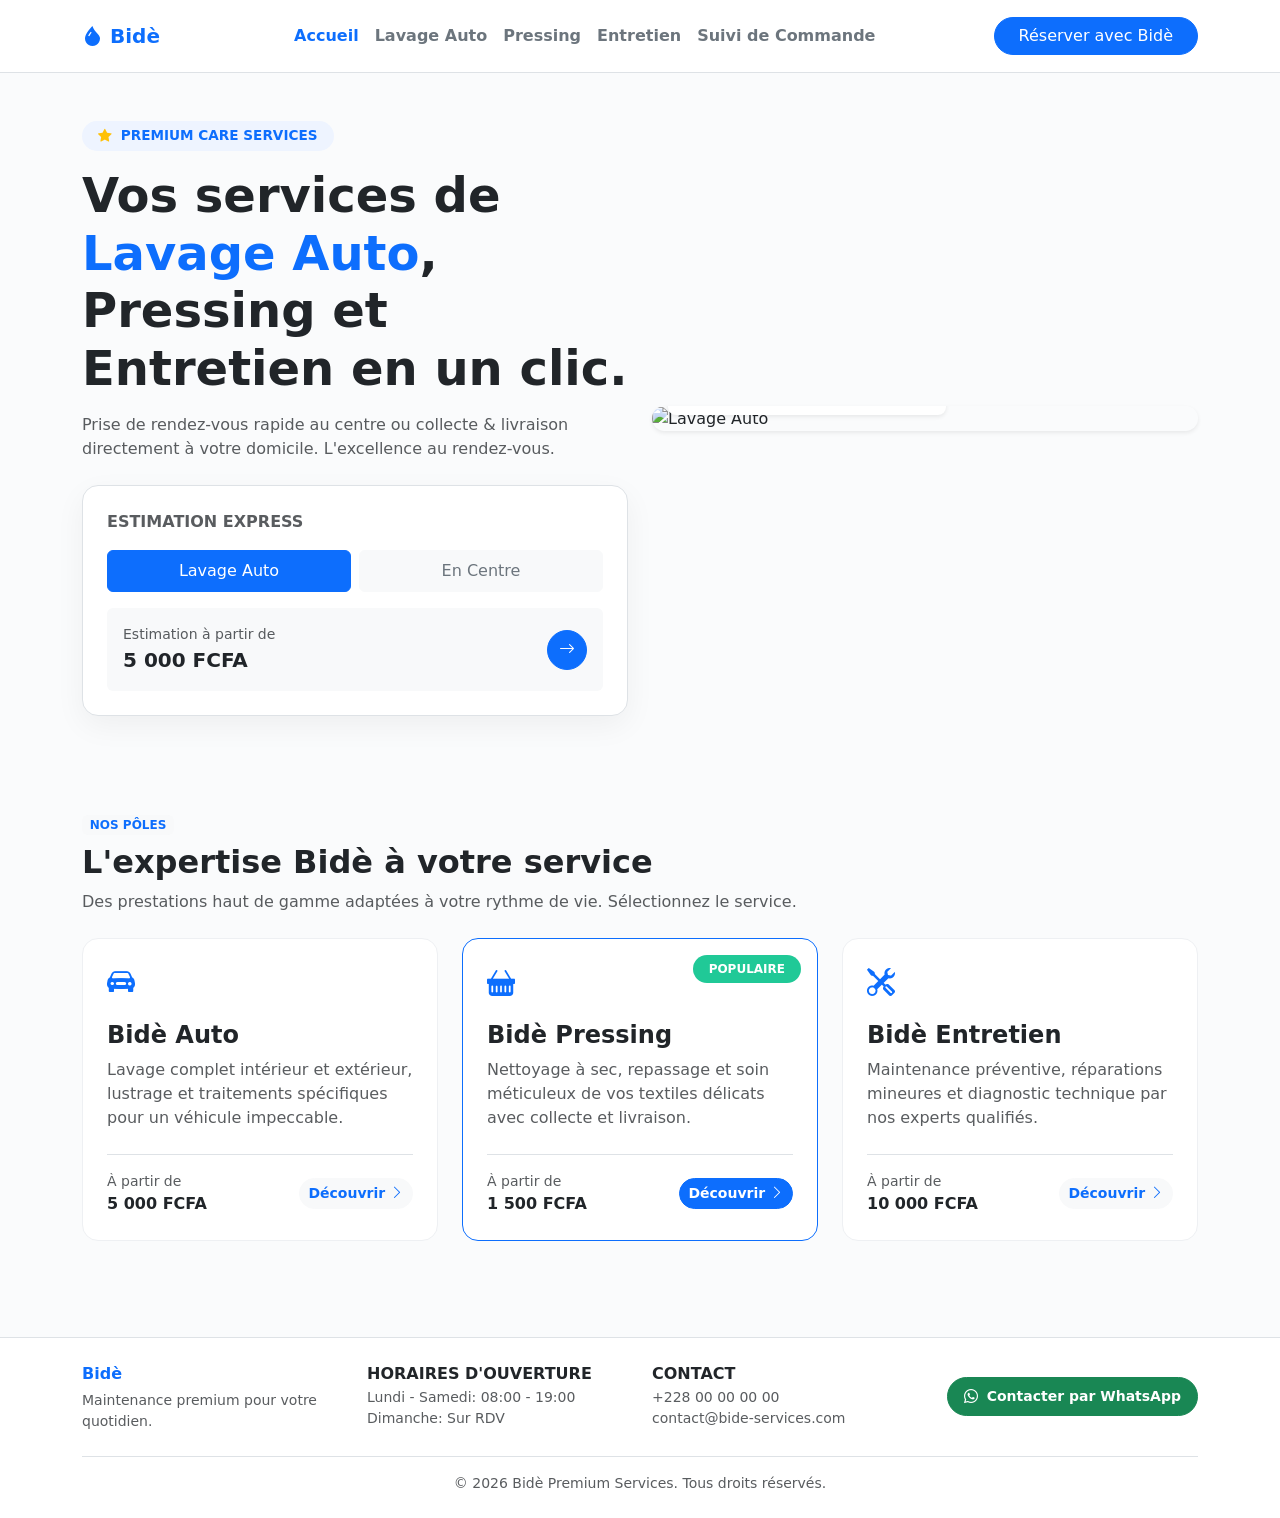
==== index.html @ 926c3488 "first commit" ====
<!DOCTYPE html>
<html lang="fr">
<head>
    <meta charset="UTF-8">
    <meta name="viewport" content="width=device-width, initial-scale=1.0">
    <title>Bidè - Lavage Auto, Pressing et Entretien</title>
    <!-- Bootstrap 5 CSS -->
    <link href="https://cdn.jsdelivr.net/npm/bootstrap@5.3.2/dist/css/bootstrap.min.css" rel="stylesheet">
    <!-- Bootstrap Icons -->
    <link rel="stylesheet" href="https://cdn.jsdelivr.net/npm/bootstrap-icons@1.11.1/font/bootstrap-icons.css">
    <style>
        :root {
            --primary-blue: #0d6efd;
            --bg-light-blue: #f4f7fe;
        }
        body {
            background-color: #fafbfc;
            font-family: system-ui, -apple-system, sans-serif;
        }
        .badge-premium {
            background-color: #eef4ff;
            color: var(--primary-blue);
            font-weight: 600;
            font-size: 0.85rem;
        }
        .hero-section {
            padding: 3rem 0;
        }
        .hero-card-img {
            border-radius: 1rem;
            overflow: hidden;
        }
        .estimation-box {
            background: #ffffff;
            border-radius: 1rem;
            box-shadow: 0 10px 30px rgba(0,0,0,0.05);
        }
        .service-card {
            border: 1px solid #eef0f3;
            border-radius: 1rem;
            transition: transform 0.2s, box-shadow 0.2s;
            background: #ffffff;
        }
        .service-card:hover {
            transform: translateY(-4px);
            box-shadow: 0 8px 24px rgba(0,0,0,0.06);
        }
        .badge-populaire {
            background-color: #20c997;
            color: white;
            font-size: 0.75rem;
            text-transform: uppercase;
        }
    </style>
</head>
<body>

    <!-- Navigation -->
    <nav class="navbar navbar-expand-lg bg-white border-bottom py-3">
        <div class="container">
            <a class="navbar-brand fw-bold text-primary d-flex align-items-center gap-2" href="#">
                <i class="bi bi-droplet-fill"></i> Bidè
            </a>
            <button class="navbar-toggler" type="button" data-bs-toggle="collapse" data-bs-target="#navbarNav">
                <span class="navbar-toggler-icon"></span>
            </button>
            <div class="collapse navbar-collapse" id="navbarNav">
                <ul class="navbar-nav mx-auto">
                    <li class="nav-item"><a class="nav-link fw-semibold active text-primary" href="#">Accueil</a></li>
                    <li class="nav-item"><a class="nav-link fw-semibold text-secondary" href="#">Lavage Auto</a></li>
                    <li class="nav-item"><a class="nav-link fw-semibold text-secondary" href="#">Pressing</a></li>
                    <li class="nav-item"><a class="nav-link fw-semibold text-secondary" href="#">Entretien</a></li>
                    <li class="nav-item"><a class="nav-link fw-semibold text-secondary" href="#">Suivi de Commande</a></li>
                </ul>
                <a href="#" class="btn btn-primary rounded-pill px-4">Réserver avec Bidè</a>
            </div>
        </div>
    </nav>

    <!-- Hero Section -->
    <section class="hero-section">
        <div class="container">
            <div class="row align-items-center gy-4">
                <div class="col-lg-6">
                    <span class="badge badge-premium px-3 py-2 rounded-pill mb-3">
                        <i class="bi bi-star-fill text-warning me-1"></i> PREMIUM CARE SERVICES
                    </span>
                    <h1 class="display-5 fw-bold text-dark mb-3">
                        Vos services de <span class="text-primary">Lavage Auto</span>, Pressing et Entretien en un clic.
                    </h1>
                    <p class="text-muted lead mb-4 fs-6">
                        Prise de rendez-vous rapide au centre ou collecte & livraison directement à votre domicile. L'excellence au rendez-vous.
                    </p>

                    <!-- Estimation Express Box -->
                    <div class="estimation-box p-4 border">
                        <div class="d-flex justify-content-between align-items-center mb-3">
                            <span class="fw-bold text-uppercase fs-7 text-muted">Estimation Express</span>
                        </div>
                        <div class="row g-2 mb-3">
                            <div class="col-6">
                                <button class="btn btn-outline-primary w-100 active py-2">Lavage Auto</button>
                            </div>
                            <div class="col-6">
                                <button class="btn btn-light text-secondary w-100 py-2">En Centre</button>
                            </div>
                        </div>
                        <div class="d-flex justify-content-between align-items-center bg-light p-3 rounded">
                            <div>
                                <small class="text-muted d-block">Estimation à partir de</small>
                                <span class="fw-bold fs-5">5 000 FCFA</span>
                            </div>
                            <a href="#" class="btn btn-primary rounded-circle p-2 d-flex align-items-center justify-content-center" style="width: 40px; height: 40px;">
                                <i class="bi bi-arrow-right"></i>
                            </a>
                        </div>
                    </div>
                </div>

                <div class="col-lg-6">
                    <div class="position-relative hero-card-img shadow-sm">
                        <img src="https://images.unsplash.com/photo-1520340356584-f9917d1eea6f?auto=format&fit=crop&w=800&q=80" alt="Lavage Auto" class="img-fluid w-100">
                        <div class="position-absolute bottom-0 start-0 m-3 p-3 bg-white rounded-3 shadow-sm d-flex align-items-center gap-2">
                            <i class="bi bi-patch-check-fill text-primary fs-4"></i>
                            <div>
                                <h6 class="mb-0 fw-bold">Professionnels Certifiés</h6>
                                <small class="text-muted">Garantie satisfaction 100%</small>
                            </div>
                        </div>
                    </div>
                </div>
            </div>
        </div>
    </section>

    <!-- Nos Services Section -->
    <section class="py-5">
        <div class="container">
            <div class="mb-4">
                <span class="badge bg-light text-primary fw-semibold mb-2">NOS PÔLES</span>
                <h2 class="fw-bold">L'expertise Bidè à votre service</h2>
                <p class="text-muted">Des prestations haut de gamme adaptées à votre rythme de vie. Sélectionnez le service.</p>
            </div>

            <div class="row g-4">
                <!-- Carte 1 -->
                <div class="col-md-4">
                    <div class="card service-card h-100 p-4">
                        <div class="mb-3 text-primary fs-3">
                            <i class="bi bi-car-front-fill"></i>
                        </div>
                        <h4 class="fw-bold mb-2">Bidè Auto</h4>
                        <p class="text-muted fs-7 mb-4">Lavage complet intérieur et extérieur, lustrage et traitements spécifiques pour un véhicule impeccable.</p>
                        <div class="mt-auto d-flex justify-content-between align-items-center pt-3 border-top">
                            <div>
                                <small class="text-muted d-block">À partir de</small>
                                <span class="fw-bold text-dark">5 000 FCFA</span>
                            </div>
                            <a href="#" class="btn btn-light rounded-pill btn-sm text-primary fw-bold">Découvrir <i class="bi bi-chevron-right"></i></a>
                        </div>
                    </div>
                </div>

                <!-- Carte 2 -->
                <div class="col-md-4">
                    <div class="card service-card h-100 p-4 border-primary position-relative">
                        <span class="badge badge-populaire position-absolute top-0 end-0 m-3 rounded-pill px-3 py-2">POPULAIRE</span>
                        <div class="mb-3 text-primary fs-3">
                            <i class="bi bi-basket-fill"></i>
                        </div>
                        <h4 class="fw-bold mb-2">Bidè Pressing</h4>
                        <p class="text-muted fs-7 mb-4">Nettoyage à sec, repassage et soin méticuleux de vos textiles délicats avec collecte et livraison.</p>
                        <div class="mt-auto d-flex justify-content-between align-items-center pt-3 border-top">
                            <div>
                                <small class="text-muted d-block">À partir de</small>
                                <span class="fw-bold text-dark">1 500 FCFA</span>
                            </div>
                            <a href="#" class="btn btn-primary rounded-pill btn-sm fw-bold">Découvrir <i class="bi bi-chevron-right"></i></a>
                        </div>
                    </div>
                </div>

                <!-- Carte 3 -->
                <div class="col-md-4">
                    <div class="card service-card h-100 p-4">
                        <div class="mb-3 text-primary fs-3">
                            <i class="bi bi-tools"></i>
                        </div>
                        <h4 class="fw-bold mb-2">Bidè Entretien</h4>
                        <p class="text-muted fs-7 mb-4">Maintenance préventive, réparations mineures et diagnostic technique par nos experts qualifiés.</p>
                        <div class="mt-auto d-flex justify-content-between align-items-center pt-3 border-top">
                            <div>
                                <small class="text-muted d-block">À partir de</small>
                                <span class="fw-bold text-dark">10 000 FCFA</span>
                            </div>
                            <a href="#" class="btn btn-light rounded-pill btn-sm text-primary fw-bold">Découvrir <i class="bi bi-chevron-right"></i></a>
                        </div>
                    </div>
                </div>
            </div>
        </div>
    </section>

    <!-- Footer Bar -->
    <footer class="bg-white border-top py-4 mt-5">
        <div class="container">
            <div class="row gy-3 align-items-center">
                <div class="col-md-3">
                    <a class="navbar-brand fw-bold text-primary" href="#">Bidè</a>
                    <p class="text-muted small mb-0 mt-1">Maintenance premium pour votre quotidien.</p>
                </div>
                <div class="col-md-3">
                    <h6 class="fw-bold mb-1 fs-7">HORAIRES D'OUVERTURE</h6>
                    <small class="text-muted d-block">Lundi - Samedi: 08:00 - 19:00</small>
                    <small class="text-muted d-block">Dimanche: Sur RDV</small>
                </div>
                <div class="col-md-3">
                    <h6 class="fw-bold mb-1 fs-7">CONTACT</h6>
                    <small class="text-muted d-block">+228 00 00 00 00</small>
                    <small class="text-muted d-block">contact@bide-services.com</small>
                </div>
                <div class="col-md-3 text-md-end">
                    <a href="#" class="btn btn-success rounded-pill px-3 py-2 fw-semibold btn-sm">
                        <i class="bi bi-whatsapp me-1"></i> Contacter par WhatsApp
                    </a>
                </div>
            </div>
            <div class="border-top mt-4 pt-3 text-center text-muted small">
                &copy; 2026 Bidè Premium Services. Tous droits réservés.
            </div>
        </div>
    </footer>

    <!-- Bootstrap 5 JS Bundle -->
    <script src="https://cdn.jsdelivr.net/npm/bootstrap@5.3.2/dist/js/bootstrap.bundle.min.js"></script>
</body>
</html>
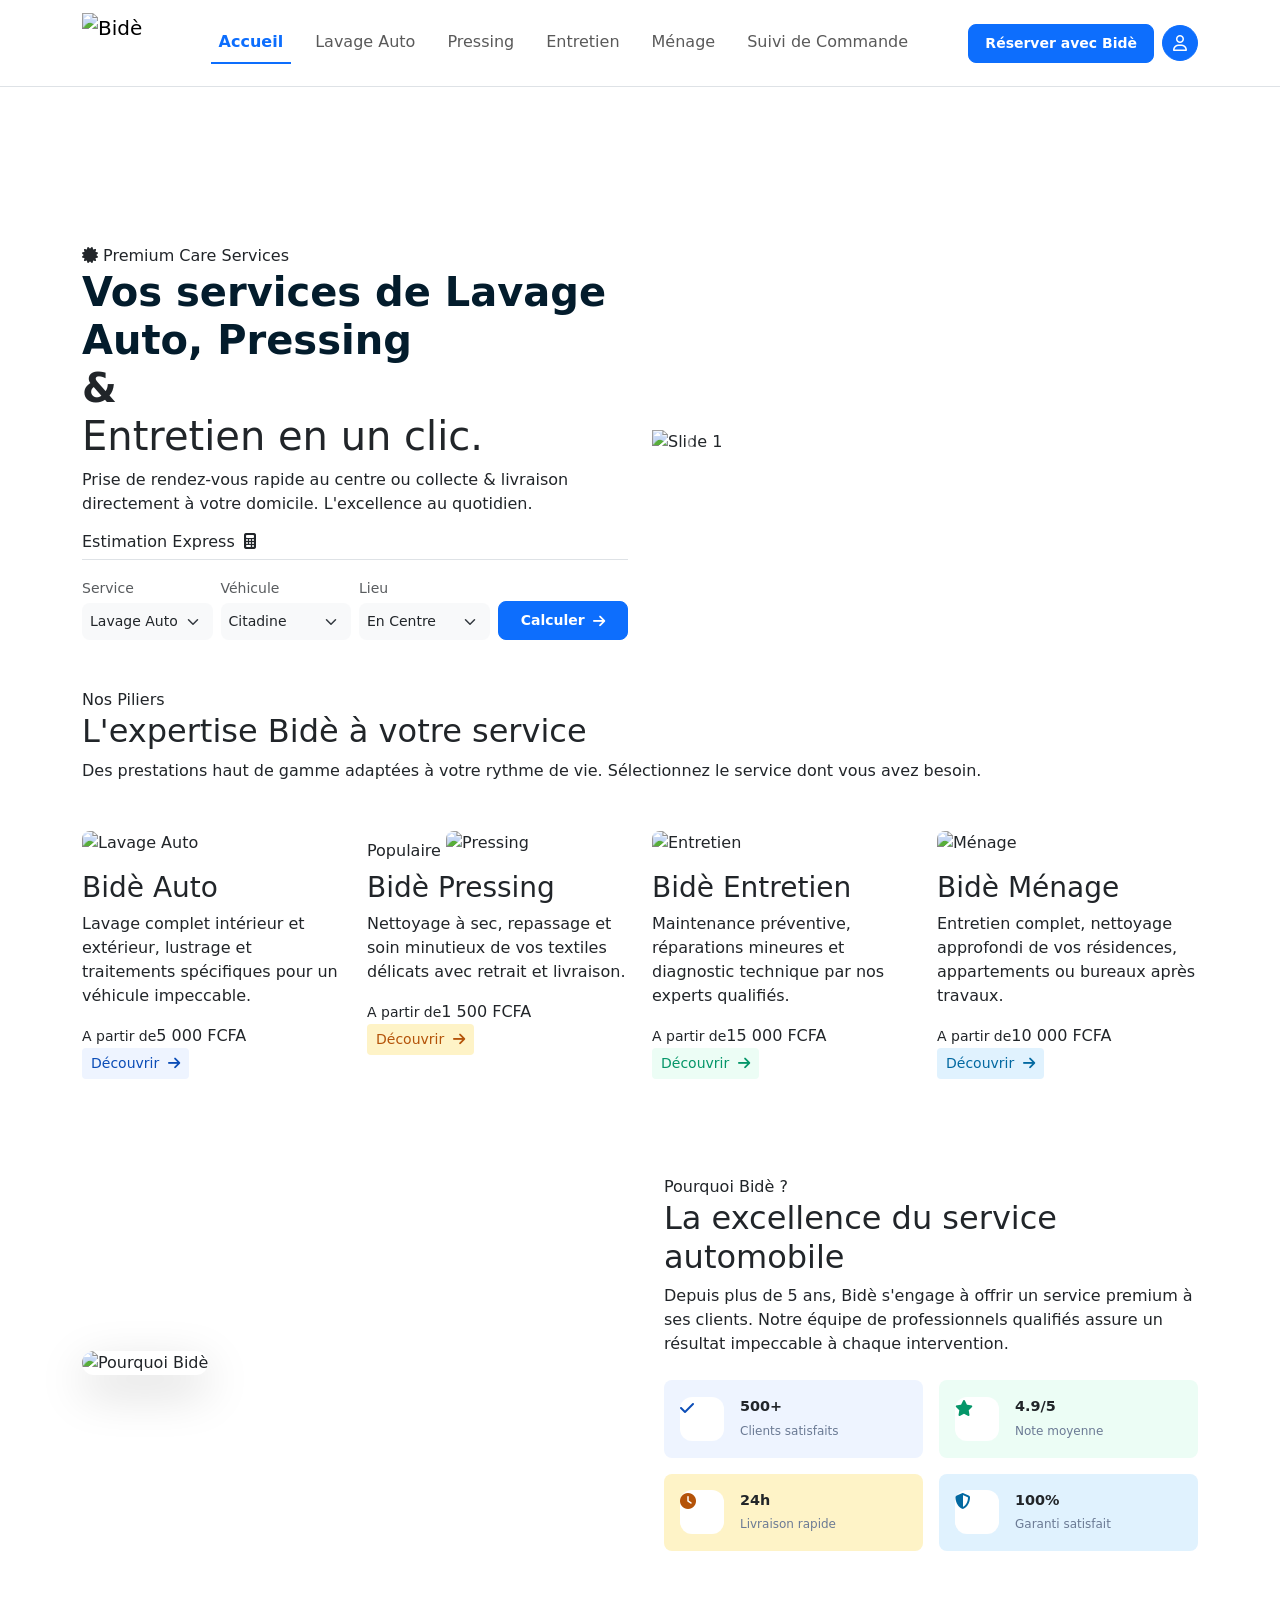
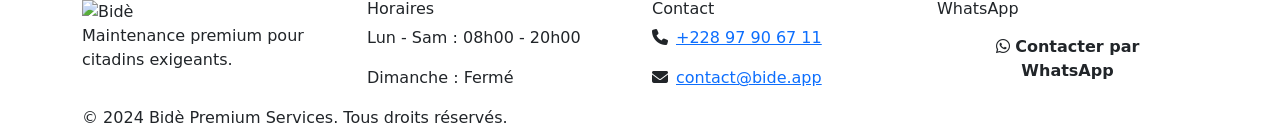
==== commit 6d3b8a14: "lamodification du  fichier index   par   SAMVICdev" ====
--- a/index.html
+++ b/index.html
@@ -1,237 +1,282 @@
-<!DOCTYPE html>
+<!doctype html>
 <html lang="fr">
 <head>
-    <meta charset="UTF-8">
-    <meta name="viewport" content="width=device-width, initial-scale=1.0">
-    <title>Bidè - Lavage Auto, Pressing et Entretien</title>
-    <!-- Bootstrap 5 CSS -->
-    <link href="https://cdn.jsdelivr.net/npm/bootstrap@5.3.2/dist/css/bootstrap.min.css" rel="stylesheet">
-    <!-- Bootstrap Icons -->
-    <link rel="stylesheet" href="https://cdn.jsdelivr.net/npm/bootstrap-icons@1.11.1/font/bootstrap-icons.css">
-    <style>
-        :root {
-            --primary-blue: #0d6efd;
-            --bg-light-blue: #f4f7fe;
-        }
-        body {
-            background-color: #fafbfc;
-            font-family: system-ui, -apple-system, sans-serif;
-        }
-        .badge-premium {
-            background-color: #eef4ff;
-            color: var(--primary-blue);
-            font-weight: 600;
-            font-size: 0.85rem;
-        }
-        .hero-section {
-            padding: 3rem 0;
-        }
-        .hero-card-img {
-            border-radius: 1rem;
-            overflow: hidden;
-        }
-        .estimation-box {
-            background: #ffffff;
-            border-radius: 1rem;
-            box-shadow: 0 10px 30px rgba(0,0,0,0.05);
-        }
-        .service-card {
-            border: 1px solid #eef0f3;
-            border-radius: 1rem;
-            transition: transform 0.2s, box-shadow 0.2s;
-            background: #ffffff;
-        }
-        .service-card:hover {
-            transform: translateY(-4px);
-            box-shadow: 0 8px 24px rgba(0,0,0,0.06);
-        }
-        .badge-populaire {
-            background-color: #20c997;
-            color: white;
-            font-size: 0.75rem;
-            text-transform: uppercase;
-        }
-    </style>
+  <meta charset="utf-8">
+  <meta name="viewport" content="width=device-width, initial-scale=1">
+  <title>Bidè - Accueil</title>
+  <link href="https://cdn.jsdelivr.net/npm/bootstrap@5.3.3/dist/css/bootstrap.min.css" rel="stylesheet">
+  <link rel="stylesheet" href="https://cdnjs.cloudflare.com/ajax/libs/font-awesome/6.4.0/css/all.min.css">
+  <link rel="stylesheet" href="https://cdn.jsdelivr.net/npm/bootstrap-icons@1.11.3/font/bootstrap-icons.min.css">
+  <link rel="stylesheet" href="css/style.css">
+  <link rel="stylesheet" href="https://fonts.googleapis.com/css2?family=Material+Symbols+Outlined:opsz,wght,FILL,GRAD@24,400,0,0">
 </head>
 <body>
 
-    <!-- Navigation -->
-    <nav class="navbar navbar-expand-lg bg-white border-bottom py-3">
-        <div class="container">
-            <a class="navbar-brand fw-bold text-primary d-flex align-items-center gap-2" href="#">
-                <i class="bi bi-droplet-fill"></i> Bidè
-            </a>
-            <button class="navbar-toggler" type="button" data-bs-toggle="collapse" data-bs-target="#navbarNav">
-                <span class="navbar-toggler-icon"></span>
+  <!-- NAVBAR -->
+  <nav class="navbar navbar-expand-md bg-white border-bottom sticky-top">
+    <div class="container-xl">      <a class="navbar-brand d-flex align-items-center gap-2" href="index.html">
+        <img src="https://res.cloudinary.com/wjsni1cc/image/upload/v1787313272/image-removebg-preview_2.png" alt="Bidè" style="height: 60px;">
+      </a>
+      <button class="navbar-toggler" type="button" data-bs-toggle="collapse" data-bs-target="#navbarNav" aria-controls="navbarNav" aria-expanded="false" aria-label="Menu">
+        <span class="navbar-toggler-icon"></span>
+      </button>
+      <div class="collapse navbar-collapse justify-content-center" id="navbarNav">
+        <ul class="navbar-nav gap-3 font-medium">
+          <li class="nav-item"><a class="nav-link active text-primary fw-bold border-bottom border-primary border-2" href="index.html">Accueil</a></li>
+          <li class="nav-item"><a class="nav-link" href="lavage.html">Lavage Auto</a></li>
+          <li class="nav-item"><a class="nav-link" href="pressing.html">Pressing</a></li>
+          <li class="nav-item"><a class="nav-link" href="entretien.html">Entretien</a></li>
+          <li class="nav-item"><a class="nav-link" href="menage.html">Ménage</a></li>
+          <li class="nav-item"><a class="nav-link" href="commande.html">Suivi de Commande</a></li>
+        </ul>
+      </div>
+
+      <div class="d-flex align-items-center gap-2">
+        <button class="btn btn-primary rounded-3 px-3 py-2 btn-sm fw-semibold">Réserver avec Bidè</button>
+        <button class="btn btn-primary rounded-circle p-2 d-flex align-items-center justify-content-center" style="width: 36px; height: 36px;">
+          <i class="fa-regular fa-user"></i>
+        </button>
+      </div>
+    </div>
+  </nav>
+
+  <!-- HERO -->
+  <section class="hero-section">
+    <video autoplay muted loop playsinline class="hero-video">
+      <source src="https://res.cloudinary.com/wjsni1cc/video/upload/v1787316220/WhatsApp_Video_2026-08-21_at_12.36.16.mp4" type="video/mp4">
+    </video>
+    <div class="hero-overlay"></div>
+    <div class="container-xl hero-content">
+      <div class="row align-items-center g-4">
+        <!-- Colonne gauche : texte + estimateur -->
+        <div class="col-lg-6">
+          <div class="hero-badge">
+            <i class="fa-solid fa-certificate"></i> Premium Care Services
+          </div>            <h1 class="hero-title"><strong style="color: #031c2c;">Vos services de Lavage Auto, Pressing</strong> <br><strong  id="et">&</strong> <br> Entretien en un clic.</h1>
+          <p class="hero-subtitle">Prise de rendez-vous rapide au centre ou collecte &amp; livraison directement à votre domicile. L'excellence au quotidien.</p>
+          <!-- Estimateur Express -->
+          <div class="estimator-wrapper">
+            <div class="d-flex justify-content-between align-items-center pb-2 mb-3 border-bottom">
+              <h6 class="estimator-title m-0">Estimation Express <i class="fa-solid fa-calculator ms-1"></i></h6>
+            </div>
+            <form class="row g-2 align-items-end" id="estimator-form">
+              <div class="col-6 col-md-3">
+                <label class="form-label small text-muted mb-1">Service</label>
+                <select class="form-select form-select-sm border-0 bg-light py-2 rounded-3" id="est-service">
+                  <option value="lavage">Lavage Auto</option>
+                  <option value="pressing">Pressing</option>
+                  <option value="entretien">Entretien</option>
+                  <option value="menage">Ménage</option>
+                </select>
+              </div>
+              <div class="col-6 col-md-3">
+                <label class="form-label small text-muted mb-1">Véhicule</label>
+                <select class="form-select form-select-sm border-0 bg-light py-2 rounded-3" id="est-vehicle">
+                  <option value="citadine">Citadine</option>
+                  <option value="suv">SUV / 4x4</option>
+                  <option value="utilitaire">Utilitaire</option>
+                </select>
+              </div>
+              <div class="col-6 col-md-3">
+                <label class="form-label small text-muted mb-1">Lieu</label>
+                <select class="form-select form-select-sm border-0 bg-light py-2 rounded-3" id="est-location">
+                  <option value="centre">En Centre</option>
+                  <option value="domicile">À Domicile</option>
+                </select>
+              </div>
+              <div class="col-6 col-md-3">
+                <button type="submit" class="btn btn-primary btn-sm w-100 py-2 rounded-3 fw-semibold d-flex align-items-center justify-content-center gap-2">Calculer <i class="fa-solid fa-arrow-right"></i></button>
+              </div>
+            </form>
+            <div id="est-result" class="d-none mt-3 pt-3 border-top">
+              <div class="d-flex justify-content-between align-items-center">
+                <div>
+                  <span class="extra-small text-muted d-block">Estimation pour votre service</span>
+                  <span class="fw-bold text-primary fs-5" id="est-price">0 FCFA</span>
+                </div>
+                <a href="#" class="btn btn-sm btn-primary rounded-3 px-3 py-2 fw-semibold" id="est-reserve-btn">Réserver <i class="fa-solid fa-arrow-right ms-1"></i></a>
+              </div>
+              <p class="extra-small text-muted mb-0 mt-2" id="est-note"></p>
+            </div>
+          </div>
+        </div>
+        <!-- Colonne droite : carrousel -->
+        <div class="col-lg-6">
+          <div id="heroCarousel" class="carousel slide" data-bs-ride="carousel" data-bs-interval="3000">
+            <div class="carousel-inner">
+              <div class="carousel-item active">
+                <img src="https://res.cloudinary.com/wjsni1cc/image/upload/v1787217695/56fa32ac-3c8e-4ad8-b41a-99502762f1aa.png" class="d-block w-100" alt="Slide 1">
+              </div>
+              <div class="carousel-item">
+                <img src="https://res.cloudinary.com/wjsni1cc/image/upload/v1787218097/02107a6b-cc69-46a9-ac53-eb3127569e7e.png" class="d-block w-100" alt="Slide 2">
+              </div>
+              <div class="carousel-item">
+                <img src="https://res.cloudinary.com/wjsni1cc/image/upload/v1787217955/a6e686ff-1214-4684-bb1d-563180a76f86.png" class="d-block w-100" alt="Slide 3">
+              </div>
+              <div class="carousel-item">
+                <img src="https://res.cloudinary.com/wjsni1cc/image/upload/v1787218254/e5b1d570-e597-4da1-b5fb-9a236ffc6fdd.png" class="d-block w-100" alt="Slide 4">
+              </div>
+              <div class="carousel-item">
+                <img src="https://res.cloudinary.com/wjsni1cc/image/upload/v1787217864/326e45f0-fbfe-42a4-b2e0-4401f5ffaa97.png" class="d-block w-100" alt="Slide 5">
+              </div>
+            </div>
+            <button class="carousel-control-prev" type="button" data-bs-target="#heroCarousel" data-bs-slide="prev">
+              <span class="carousel-control-prev-icon"></span>
             </button>
-            <div class="collapse navbar-collapse" id="navbarNav">
-                <ul class="navbar-nav mx-auto">
-                    <li class="nav-item"><a class="nav-link fw-semibold active text-primary" href="#">Accueil</a></li>
-                    <li class="nav-item"><a class="nav-link fw-semibold text-secondary" href="#">Lavage Auto</a></li>
-                    <li class="nav-item"><a class="nav-link fw-semibold text-secondary" href="#">Pressing</a></li>
-                    <li class="nav-item"><a class="nav-link fw-semibold text-secondary" href="#">Entretien</a></li>
-                    <li class="nav-item"><a class="nav-link fw-semibold text-secondary" href="#">Suivi de Commande</a></li>
-                </ul>
-                <a href="#" class="btn btn-primary rounded-pill px-4">Réserver avec Bidè</a>
-            </div>
-        </div>
-    </nav>
-
-    <!-- Hero Section -->
-    <section class="hero-section">
-        <div class="container">
-            <div class="row align-items-center gy-4">
-                <div class="col-lg-6">
-                    <span class="badge badge-premium px-3 py-2 rounded-pill mb-3">
-                        <i class="bi bi-star-fill text-warning me-1"></i> PREMIUM CARE SERVICES
-                    </span>
-                    <h1 class="display-5 fw-bold text-dark mb-3">
-                        Vos services de <span class="text-primary">Lavage Auto</span>, Pressing et Entretien en un clic.
-                    </h1>
-                    <p class="text-muted lead mb-4 fs-6">
-                        Prise de rendez-vous rapide au centre ou collecte & livraison directement à votre domicile. L'excellence au rendez-vous.
-                    </p>
-
-                    <!-- Estimation Express Box -->
-                    <div class="estimation-box p-4 border">
-                        <div class="d-flex justify-content-between align-items-center mb-3">
-                            <span class="fw-bold text-uppercase fs-7 text-muted">Estimation Express</span>
-                        </div>
-                        <div class="row g-2 mb-3">
-                            <div class="col-6">
-                                <button class="btn btn-outline-primary w-100 active py-2">Lavage Auto</button>
-                            </div>
-                            <div class="col-6">
-                                <button class="btn btn-light text-secondary w-100 py-2">En Centre</button>
-                            </div>
-                        </div>
-                        <div class="d-flex justify-content-between align-items-center bg-light p-3 rounded">
-                            <div>
-                                <small class="text-muted d-block">Estimation à partir de</small>
-                                <span class="fw-bold fs-5">5 000 FCFA</span>
-                            </div>
-                            <a href="#" class="btn btn-primary rounded-circle p-2 d-flex align-items-center justify-content-center" style="width: 40px; height: 40px;">
-                                <i class="bi bi-arrow-right"></i>
-                            </a>
-                        </div>
-                    </div>
-                </div>
-
-                <div class="col-lg-6">
-                    <div class="position-relative hero-card-img shadow-sm">
-                        <img src="https://images.unsplash.com/photo-1520340356584-f9917d1eea6f?auto=format&fit=crop&w=800&q=80" alt="Lavage Auto" class="img-fluid w-100">
-                        <div class="position-absolute bottom-0 start-0 m-3 p-3 bg-white rounded-3 shadow-sm d-flex align-items-center gap-2">
-                            <i class="bi bi-patch-check-fill text-primary fs-4"></i>
-                            <div>
-                                <h6 class="mb-0 fw-bold">Professionnels Certifiés</h6>
-                                <small class="text-muted">Garantie satisfaction 100%</small>
-                            </div>
-                        </div>
-                    </div>
-                </div>
-            </div>
-        </div>
-    </section>
-
-    <!-- Nos Services Section -->
-    <section class="py-5">
-        <div class="container">
-            <div class="mb-4">
-                <span class="badge bg-light text-primary fw-semibold mb-2">NOS PÔLES</span>
-                <h2 class="fw-bold">L'expertise Bidè à votre service</h2>
-                <p class="text-muted">Des prestations haut de gamme adaptées à votre rythme de vie. Sélectionnez le service.</p>
-            </div>
-
-            <div class="row g-4">
-                <!-- Carte 1 -->
-                <div class="col-md-4">
-                    <div class="card service-card h-100 p-4">
-                        <div class="mb-3 text-primary fs-3">
-                            <i class="bi bi-car-front-fill"></i>
-                        </div>
-                        <h4 class="fw-bold mb-2">Bidè Auto</h4>
-                        <p class="text-muted fs-7 mb-4">Lavage complet intérieur et extérieur, lustrage et traitements spécifiques pour un véhicule impeccable.</p>
-                        <div class="mt-auto d-flex justify-content-between align-items-center pt-3 border-top">
-                            <div>
-                                <small class="text-muted d-block">À partir de</small>
-                                <span class="fw-bold text-dark">5 000 FCFA</span>
-                            </div>
-                            <a href="#" class="btn btn-light rounded-pill btn-sm text-primary fw-bold">Découvrir <i class="bi bi-chevron-right"></i></a>
-                        </div>
-                    </div>
-                </div>
-
-                <!-- Carte 2 -->
-                <div class="col-md-4">
-                    <div class="card service-card h-100 p-4 border-primary position-relative">
-                        <span class="badge badge-populaire position-absolute top-0 end-0 m-3 rounded-pill px-3 py-2">POPULAIRE</span>
-                        <div class="mb-3 text-primary fs-3">
-                            <i class="bi bi-basket-fill"></i>
-                        </div>
-                        <h4 class="fw-bold mb-2">Bidè Pressing</h4>
-                        <p class="text-muted fs-7 mb-4">Nettoyage à sec, repassage et soin méticuleux de vos textiles délicats avec collecte et livraison.</p>
-                        <div class="mt-auto d-flex justify-content-between align-items-center pt-3 border-top">
-                            <div>
-                                <small class="text-muted d-block">À partir de</small>
-                                <span class="fw-bold text-dark">1 500 FCFA</span>
-                            </div>
-                            <a href="#" class="btn btn-primary rounded-pill btn-sm fw-bold">Découvrir <i class="bi bi-chevron-right"></i></a>
-                        </div>
-                    </div>
-                </div>
-
-                <!-- Carte 3 -->
-                <div class="col-md-4">
-                    <div class="card service-card h-100 p-4">
-                        <div class="mb-3 text-primary fs-3">
-                            <i class="bi bi-tools"></i>
-                        </div>
-                        <h4 class="fw-bold mb-2">Bidè Entretien</h4>
-                        <p class="text-muted fs-7 mb-4">Maintenance préventive, réparations mineures et diagnostic technique par nos experts qualifiés.</p>
-                        <div class="mt-auto d-flex justify-content-between align-items-center pt-3 border-top">
-                            <div>
-                                <small class="text-muted d-block">À partir de</small>
-                                <span class="fw-bold text-dark">10 000 FCFA</span>
-                            </div>
-                            <a href="#" class="btn btn-light rounded-pill btn-sm text-primary fw-bold">Découvrir <i class="bi bi-chevron-right"></i></a>
-                        </div>
-                    </div>
-                </div>
-            </div>
-        </div>
-    </section>
-
-    <!-- Footer Bar -->
-    <footer class="bg-white border-top py-4 mt-5">
-        <div class="container">
-            <div class="row gy-3 align-items-center">
-                <div class="col-md-3">
-                    <a class="navbar-brand fw-bold text-primary" href="#">Bidè</a>
-                    <p class="text-muted small mb-0 mt-1">Maintenance premium pour votre quotidien.</p>
-                </div>
-                <div class="col-md-3">
-                    <h6 class="fw-bold mb-1 fs-7">HORAIRES D'OUVERTURE</h6>
-                    <small class="text-muted d-block">Lundi - Samedi: 08:00 - 19:00</small>
-                    <small class="text-muted d-block">Dimanche: Sur RDV</small>
-                </div>
-                <div class="col-md-3">
-                    <h6 class="fw-bold mb-1 fs-7">CONTACT</h6>
-                    <small class="text-muted d-block">+228 00 00 00 00</small>
-                    <small class="text-muted d-block">contact@bide-services.com</small>
-                </div>
-                <div class="col-md-3 text-md-end">
-                    <a href="#" class="btn btn-success rounded-pill px-3 py-2 fw-semibold btn-sm">
-                        <i class="bi bi-whatsapp me-1"></i> Contacter par WhatsApp
-                    </a>
-                </div>
-            </div>
-            <div class="border-top mt-4 pt-3 text-center text-muted small">
-                &copy; 2026 Bidè Premium Services. Tous droits réservés.
-            </div>
-        </div>
-    </footer>
-
-    <!-- Bootstrap 5 JS Bundle -->
-    <script src="https://cdn.jsdelivr.net/npm/bootstrap@5.3.2/dist/js/bootstrap.bundle.min.js"></script>
+            <button class="carousel-control-next" type="button" data-bs-target="#heroCarousel" data-bs-slide="next">
+              <span class="carousel-control-next-icon"></span>
+            </button>
+          </div>
+        </div>
+      </div>
+    </div>
+  </section>
+
+  <!-- SERVICES -->
+  <section class="py-5">
+    <div class="container-xl">
+      <div class="mb-4 mb-lg-5">
+        <span class="section-label">Nos Piliers</span>
+        <h2 class="section-title">L'expertise Bidè à votre service</h2>
+        <p class="section-desc">Des prestations haut de gamme adaptées à votre rythme de vie. Sélectionnez le service dont vous avez besoin.</p>
+      </div>
+      <div class="row g-4 align-items-stretch">
+        <!-- Bidè Auto -->
+        <div class="col-12 col-sm-6 col-lg-3">
+          <div class="service-card">
+            <img src="https://res.cloudinary.com/wjsni1cc/image/upload/v1787331744/e87eb9b5-9a2a-417a-b9c6-6eecbb1e80bd.png" alt="Lavage Auto" class="service-img rounded-3 mb-3" style="width:100%; height:160px; object-fit:cover;">
+            <h3>Bidè Auto</h3>
+            <p>Lavage complet intérieur et extérieur, lustrage et traitements spécifiques pour un véhicule impeccable.</p>
+            <div class="card-footer">
+              <div class="service-price"><small>A partir de</small>5 000 FCFA</div>
+              <a href="lavage.html" class="btn btn-sm btn-discover" style="background:#eef4ff; color:#0b4db7;">Découvrir <i class="fa-solid fa-arrow-right ms-1"></i></a>
+            </div>
+          </div>
+        </div>
+        <!-- Bidè Pressing -->
+        <div class="col-12 col-sm-6 col-lg-3">
+          <div class="service-card position-relative">
+            <span class="badge-popular">Populaire</span>
+            <img src="https://res.cloudinary.com/wjsni1cc/image/upload/v1787331945/1238da01-c372-4a4e-b2a5-b0d99c3a87c0.png" alt="Pressing" class="service-img rounded-3 mb-3" style="width:100%; height:160px; object-fit:cover;">
+            <h3>Bidè Pressing</h3>
+            <p>Nettoyage à sec, repassage et soin minutieux de vos textiles délicats avec retrait et livraison.</p>
+            <div class="card-footer">
+              <div class="service-price"><small>A partir de</small>1 500 FCFA</div>
+              <a href="pressing.html" class="btn btn-sm btn-discover" style="background:#fef3c7; color:#b45309;">Découvrir <i class="fa-solid fa-arrow-right ms-1"></i></a>
+            </div>
+          </div>
+        </div>
+        <!-- Bidè Entretien -->
+        <div class="col-12 col-sm-6 col-lg-3">
+          <div class="service-card">
+            <img src="https://res.cloudinary.com/wjsni1cc/image/upload/v1787334064/83114bf9-62aa-4b63-99e9-2f62751e28f7.png" alt="Entretien" class="service-img rounded-3 mb-3" style="width:100%; height:160px; object-fit:cover;">
+            <h3>Bidè Entretien</h3>
+            <p>Maintenance préventive, réparations mineures et diagnostic technique par nos experts qualifiés.</p>
+            <div class="card-footer">
+              <div class="service-price"><small>A partir de</small>15 000 FCFA</div>
+              <a href="entretien.html" class="btn btn-sm btn-discover" style="background:#ecfdf5; color:#059669;">Découvrir <i class="fa-solid fa-arrow-right ms-1"></i></a>
+            </div>
+          </div>
+        </div>
+        <!-- Bidè Ménage -->
+        <div class="col-12 col-sm-6 col-lg-3">
+          <div class="service-card">
+            <img src="https://res.cloudinary.com/wjsni1cc/image/upload/v1787332033/7533ef37-eda5-40c5-9ffa-73ab3df231a0.png" alt="Ménage" class="service-img rounded-3 mb-3" style="width:100%; height:160px; object-fit:cover;">
+            <h3>Bidè Ménage</h3>
+            <p>Entretien complet, nettoyage approfondi de vos résidences, appartements ou bureaux après travaux.</p>
+            <div class="card-footer">
+              <div class="service-price"><small>A partir de</small>10 000 FCFA</div>
+              <a href="menage.html" class="btn btn-sm btn-discover" style="background:#e0f2fe; color:#0369a1;">Découvrir <i class="fa-solid fa-arrow-right ms-1"></i></a>
+            </div>
+          </div>
+        </div>
+      </div>
+    </div>
+  </section>
+
+  <!-- POURQUOI BIDÈ -->
+  <section class="py-5">
+    <div class="container-xl">
+      <div class="row align-items-center g-5">
+        <div class="col-lg-6">
+          <img src="https://res.cloudinary.com/wjsni1cc/image/upload/v1787335540/8989e5c6-7bec-4a23-ab5a-2929cdaddb82.png" alt="Pourquoi Bidè" class="img-fluid rounded-4 shadow-lg" style="width:100%; height:400px; object-fit:cover;">
+        </div>
+        <div class="col-lg-6">
+          <span class="section-label">Pourquoi Bidè ?</span>
+          <h2 class="section-title">La excellence du service automobile</h2>
+          <p class="section-desc mb-4">Depuis plus de 5 ans, Bidè s'engage à offrir un service premium à ses clients. Notre équipe de professionnels qualifiés assure un résultat impeccable à chaque intervention.</p>
+          <div class="row g-3">
+            <div class="col-6">
+              <div class="d-flex align-items-center gap-3 p-3 rounded-3" style="background:#eef4ff;">
+                <div class="service-icon" style="background:#fff; color:#0b4db7; width:44px; height:44px; border-radius:12px; flex-shrink:0;"><i class="fa-solid fa-check"></i></div>
+                <div>
+                  <strong class="d-block" style="font-size:0.9rem;">500+</strong>
+                  <span style="font-size:0.75rem; color:#6b7a94;">Clients satisfaits</span>
+                </div>
+              </div>
+            </div>
+            <div class="col-6">
+              <div class="d-flex align-items-center gap-3 p-3 rounded-3" style="background:#ecfdf5;">
+                <div class="service-icon" style="background:#fff; color:#059669; width:44px; height:44px; border-radius:12px; flex-shrink:0;"><i class="fa-solid fa-star"></i></div>
+                <div>
+                  <strong class="d-block" style="font-size:0.9rem;">4.9/5</strong>
+                  <span style="font-size:0.75rem; color:#6b7a94;">Note moyenne</span>
+                </div>
+              </div>
+            </div>
+            <div class="col-6">
+              <div class="d-flex align-items-center gap-3 p-3 rounded-3" style="background:#fef3c7;">
+                <div class="service-icon" style="background:#fff; color:#b45309; width:44px; height:44px; border-radius:12px; flex-shrink:0;"><i class="fa-solid fa-clock"></i></div>
+                <div>
+                  <strong class="d-block" style="font-size:0.9rem;">24h</strong>
+                  <span style="font-size:0.75rem; color:#6b7a94;">Livraison rapide</span>
+                </div>
+              </div>
+            </div>
+            <div class="col-6">
+              <div class="d-flex align-items-center gap-3 p-3 rounded-3" style="background:#e0f2fe;">
+                <div class="service-icon" style="background:#fff; color:#0369a1; width:44px; height:44px; border-radius:12px; flex-shrink:0;"><i class="fa-solid fa-shield-halved"></i></div>
+                <div>
+                  <strong class="d-block" style="font-size:0.9rem;">100%</strong>
+                  <span style="font-size:0.75rem; color:#6b7a94;">Garanti satisfait</span>
+                </div>
+              </div>
+            </div>
+          </div>
+        </div>
+      </div>
+    </div>
+  </section>
+
+  <!-- FOOTER -->
+  <footer class="site-footer">
+    <div class="container-xl">
+      <div class="row g-4 align-items-start">
+        <div class="col-12 col-md-3 footer-brand">
+          <img src="https://res.cloudinary.com/wjsni1cc/image/upload/v1787247122/logo_bide.png" alt="Bidè">
+          <p>Maintenance premium pour citadins exigeants.</p>
+        </div>
+        <div class="col-6 col-md-3">
+          <h6 class="footer-title">Horaires</h6>
+          <p class="footer-text">Lun - Sam : 08h00 - 20h00</p>
+          <p class="footer-text">Dimanche : Fermé</p>
+        </div>
+        <div class="col-6 col-md-3">
+          <h6 class="footer-title">Contact</h6>
+          <p class="footer-text"><i class="fa-solid fa-phone me-2"></i><a href="tel:+22897906711">+228 97 90 67 11</a></p>
+          <p class="footer-text"><i class="fa-solid fa-envelope me-2"></i><a href="mailto:contact@bide.app">contact@bide.app</a></p>
+        </div>
+        <div class="col-12 col-md-3">
+          <h6 class="footer-title">WhatsApp</h6>
+          <a href="https://wa.me/22897906711" target="_blank" class="btn whatsapp-btn w-100 rounded-pill py-2 fw-semibold"><i class="fa-brands fa-whatsapp"></i> Contacter par WhatsApp</a>
+        </div>
+      </div>
+      <div class="footer-bottom">&copy; 2024 Bidè Premium Services. Tous droits réservés.</div>
+    </div>
+  </footer>
+
+  <script src="https://cdn.jsdelivr.net/npm/bootstrap@5.3.3/dist/js/bootstrap.bundle.min.js"></script>
+  <script src="js/script.js"></script>
 </body>
-</html>+</html>
+
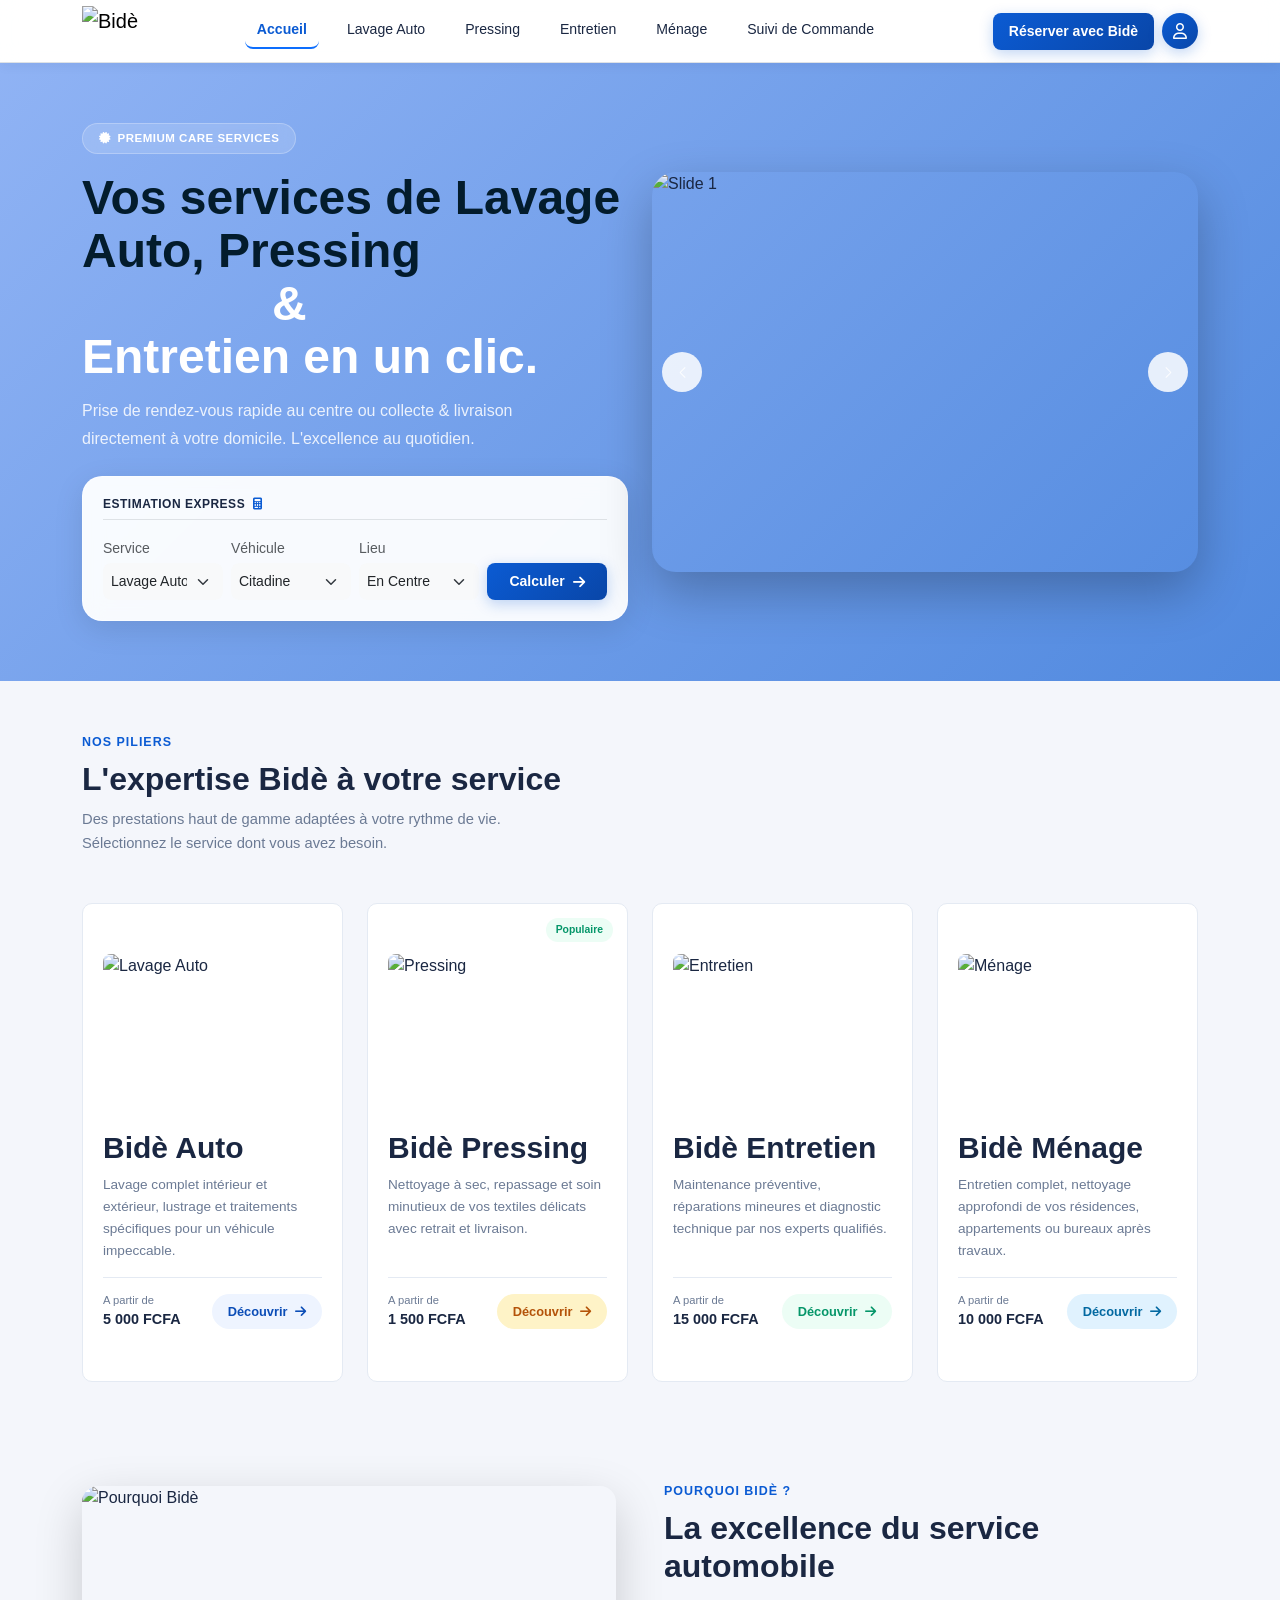
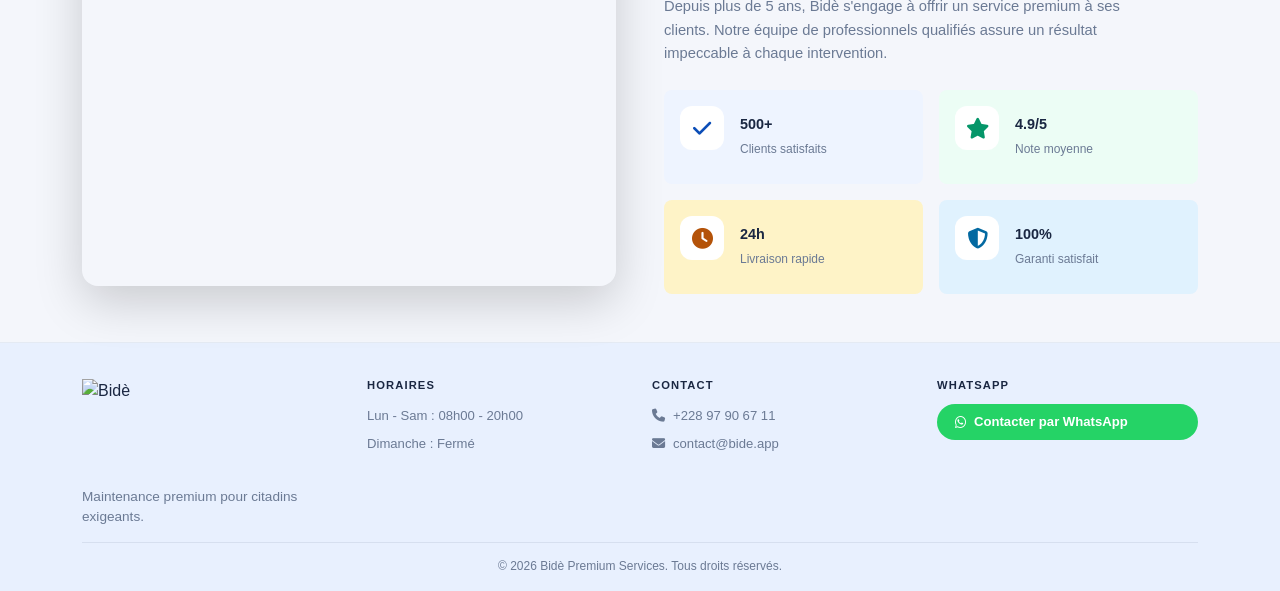
==== commit ea7ae73a: "dernier mise à jour et ajout du fichier README.md" ====
--- a/index.html
+++ b/index.html
@@ -271,7 +271,7 @@
           <a href="https://wa.me/22897906711" target="_blank" class="btn whatsapp-btn w-100 rounded-pill py-2 fw-semibold"><i class="fa-brands fa-whatsapp"></i> Contacter par WhatsApp</a>
         </div>
       </div>
-      <div class="footer-bottom">&copy; 2024 Bidè Premium Services. Tous droits réservés.</div>
+      <div class="footer-bottom">&copy; 2026 Bidè Premium Services. Tous droits réservés.</div>
     </div>
   </footer>
 
--- a/css/style.css
+++ b/css/style.css
@@ -0,0 +1,1927 @@
+/* ================================================================
+   BIDÈ PREMIUM SERVICES — FEUILLE DE STYLE PRINCIPALE
+   ================================================================
+   Ce fichier contient TOUT le CSS du projet.
+   
+   SOMMAIRE :
+   ─────────────────────────────────────────────────────────────────
+   1.  Variables & Fond Global         — Couleurs, polices, fond
+   2.  Navbar                          — Barre de navigation (toutes pages)
+   3.  Boutons                         — Styles globaux des boutons
+   4.  Hero (Page d'accueil)           — Section héro + vidéo + carrousel
+   5.  Estimateur Express              — Formulaire d'estimation dans le hero
+   6.  Titres de section               — Classes réutilisables pour les titres
+   7.  Cartes Services (Accueil)       — Les 4 cartes : Auto, Pressing, Entretien, Ménage
+   8.  Section "Pourquoi Bidè"         — Bloc image + stats
+   9.  Footer                          — Pied de page (toutes pages)
+   10. Utilitaires                     — Classes helpers (tailles, marges, avatars)
+   11. Stepper / Étapes (Entretien)    — Barre de progression en étapes
+   12. Formulaires & Paiement          — Cartes de formulaire, choix de paiement
+   13. Animations Carrousel            — Keyframes pour transitions d'images
+   14. Responsive — Tablette (≤992px)   — Adaptations tablette
+   15. Responsive — Mobile (≤768px)     — Adaptations mobile
+   16. Responsive — Petit mobile (≤576px) — Très petits écrans
+   17. Compatibilité Material Icons    — Police Google Material Symbols
+   ================================================================ */
+
+
+/* ================================================================
+   1. VARIABLES & FOND GLOBAL
+   ================================================================
+   - Définit les couleurs principales via CSS custom properties
+   - Applique la police et le fond sur tout le body
+   - Utilisé par toutes les pages du projet
+   ================================================================ */
+
+:root {
+  /* Palette principale */
+  --primary: #0b5bd3;          /* Bleu principal (liens, boutons, accents) */
+  --primary-dark: #0946a8;     /* Bleu foncé (hover, dégradés) */
+  --primary-light: #e8f0fe;    /* Bleu très clair (fonds légers, badges) */
+
+  /* Texte */
+  --text-dark: #1a2742;        /* Titres et texte principal */
+  --text-muted: #6b7a94;       /* Texte secondaire, descriptions */
+
+  /* Fond & bordures */
+  --bg-page: #f4f6fb;          /* Fond gris-bleu très clair de la page */
+  --border-light: #e4eaf3;     /* Bordures légères (cartes, séparateurs) */
+
+  /* Border-radius (arrondis) */
+  --radius-lg: 20px;           /* Grand arrondi (cartes, hero, estimateur) */
+  --radius-md: 14px;           /* Arrondi moyen (icônes, inputs) */
+  --radius-sm: 10px;           /* Petit arrondi (badges, boutons) */
+}
+
+/* Reset du box-sizing pour tous les éléments */
+* { box-sizing: border-box; }
+
+/* Style de base du body : fond, police, couleur, marge */
+body {
+  background: var(--bg-page);
+  font-family: "Segoe UI", Tahoma, Geneva, Verdana, sans-serif;
+  color: var(--text-dark);
+  margin: 0;
+}
+
+/* Les images ne débordent jamais de leur conteneur */
+img { max-width: 100%; display: block; }
+
+/* Position du "&" dans le titre hero (page d'accueil uniquement) */
+#et { padding-left: 190px; }
+
+
+/* ================================================================
+   2. NAVBAR
+   ================================================================
+   - Barre de navigation sticky (reste fixe en scrollant)
+   - Logo à gauche, liens au centre, boutons à droite
+   - S'adapte en hamburger sur mobile
+   ================================================================ */
+
+/* Conteneur principal de la navbar */
+.navbar {
+  background: rgba(255,255,255,0.92) !important;  /* Blanc semi-transparent */
+  backdrop-filter: blur(12px);                     /* Effet flou derrière */
+  box-shadow: 0 2px 12px rgba(11,27,65,0.06);     /* Ombre légère en bas */
+  padding: 6px 0 !important;                       /* Espacement interne réduit */
+  min-height: auto !important;                     /* Hauteur minimale flexible */
+}
+
+/* Disposition flex du conteneur navbar */
+.navbar .container-xl {
+  display: flex;
+  align-items: center;
+  gap: 16px;
+}
+
+/* Logo de la navbar : pas de marge, pas de padding */
+.navbar-brand {
+  margin: 0 !important;
+  padding: 0 !important;
+  flex-shrink: 0;              /* Empêche le logo de rétrécir */
+}
+
+/* Taille du logo dans la navbar */
+.navbar-brand img {
+  height: 50px !important;
+}
+
+/* Bouton hamburger (menu mobile) */
+.navbar-toggler {
+  border: none;
+  padding: 4px 8px;
+  font-size: 1.3rem;
+  color: var(--primary);
+}
+
+/* Supprime l'ombre au clic sur le hamburger */
+.navbar-toggler:focus { box-shadow: none; }
+
+/* Icône du hamburger (3 barres) en SVG inline, couleur bleue */
+.navbar-toggler-icon {
+  background-image: url("data:image/svg+xml,%3csvg xmlns='http://www.w3.org/2000/svg' viewBox='0 0 30 30'%3e%3cpath stroke='rgba(11,91,211,1)' stroke-linecap='round' stroke-miterlimit='10' stroke-width='2' d='M4 7h22M4 15h22M4 23h22'/%3e%3c/svg%3e") !important;
+}
+
+/* Liens de navigation : texte, taille, espacement, arrondi */
+.navbar-nav .nav-link {
+  color: var(--text-dark);
+  font-size: 0.88rem;
+  font-weight: 500;
+  padding: 6px 12px !important;
+  border-radius: 8px;
+  transition: all 0.2s;        /* Transition fluide au survol */
+}
+
+/* Effet au survol : fond bleu clair + texte bleu */
+.navbar-nav .nav-link:hover {
+  background: var(--primary-light);
+  color: var(--primary);
+}
+
+/* Lien actif (page courante) : bleu + gras */
+.navbar-nav .nav-link.active {
+  color: var(--primary) !important;
+  font-weight: 700;
+}
+
+/* Zone des boutons à droite de la navbar */
+.navbar-actions {
+  display: flex;
+  align-items: center;
+  gap: 8px;
+  flex-shrink: false;
+}
+
+
+/* ================================================================
+   3. BOUTONS
+   ================================================================
+   - Style global des boutons .btn-primary
+   - Dégradé bleu, ombre, effet hover avec élévation
+   ================================================================ */
+
+/* Bouton principal : dégradé bleu + ombre */
+.btn-primary {
+  background: linear-gradient(135deg, var(--primary) 0%, var(--primary-dark) 100%);
+  border: none;
+  box-shadow: 0 4px 14px rgba(11,91,211,0.25);
+  transition: all 0.2s;
+}
+
+/* Effet hover : ombre plus forte + légère élévation */
+.btn-primary:hover {
+  background: linear-gradient(135deg, #0a52c4 0%, #083d91 100%);
+  box-shadow: 0 6px 20px rgba(11,91,211,0.35);
+  transform: translateY(-1px);
+}
+
+
+/* ================================================================
+   4. HERO (Page d'accueil)
+   ================================================================
+   - Section héro avec vidéo de fond + overlay bleu
+   - Contenu texte à gauche, carrousel d'images à droite
+   - Se déclenche sur toutes les pages qui utilisent .hero-section
+   ================================================================ */
+
+/* Conteneur de la section héro */
+.hero-section {
+  position: relative;          /* Pour positionner vidéo et overlay par-dessus */
+  overflow: hidden;            /* Cache les débords de la vidéo */
+  min-height: 520px;           /* Hauteur minimale sur desktop */
+  padding: 60px 0;
+}
+
+/* Vidéo de fond : plein écran, couvre tout */
+.hero-video {
+  position: absolute;
+  top: 0; left: 0;
+  width: 100%; height: 100%;
+  object-fit: cover;
+  z-index: 0;                 /* Derrière l'overlay */
+}
+
+/* Superposition bleue sur la vidéo pour la lisibilité du texte */
+.hero-overlay {
+  position: absolute;
+  top: 0; left: 0;
+  width: 100%; height: 100%;
+  background: linear-gradient(135deg, rgba(126, 167, 243, 0.85) 0%, rgba(11,91,211,0.70) 100%);
+  z-index: 1;                 /* Entre la vidéo et le contenu */
+}
+
+/* Contenu texte au-dessus de l'overlay */
+.hero-content {
+  position: relative;
+  z-index: 2;
+}
+
+/* Badge "Premium Care Services" : style glassmorphism */
+.hero-badge {
+  display: inline-flex;
+  align-items: center;
+  gap: 6px;
+  background: rgba(255,255,255,0.15);      /* Blanc très transparent */
+  backdrop-filter: blur(8px);               /* Flou derrière */
+  color: #fff;
+  border: 1px solid rgba(255,255,255,0.25); /* Bordure blanche légère */
+  border-radius: 999px;                     /* Forme pilule */
+  padding: 6px 16px;
+  font-size: 0.72rem;
+  font-weight: 700;
+  letter-spacing: 0.5px;
+  text-transform: uppercase;
+  margin-bottom: 18px;
+}
+
+/* Titre principal du hero : blanc, gras, responsive */
+.hero-title {
+  font-size: clamp(2rem, 4vw, 3rem);        /* Responsive : 2rem mobile → 3rem desktop */
+  line-height: 1.1;
+  font-weight: 800;
+  color: #ffffff;
+  margin-bottom: 14px;
+}
+
+/* Sous-titre du hero : blanc semi-transparent */
+.hero-subtitle {
+  font-size: 1rem;
+  line-height: 1.7;
+  color: rgba(255,255,255,0.85);
+  max-width: 500px;
+  margin-bottom: 24px;
+}
+
+
+/* ================================================================
+   4b. CARROUSEL DANS LE HERO
+   ================================================================
+   - Carrousel Bootstrap avec coins arrondis
+   - Boutons de navigation circulaires blancs
+   - Images en object-fit:cover
+   ================================================================ */
+
+/* Conteneur du carrousel : arrondi + ombre forte */
+#heroCarousel {
+  border-radius: 24px;
+  box-shadow: 0 20px 50px rgba(0,0,0,0.25);
+  overflow: hidden;            /* Masque les débords aux coins arrondis */
+}
+
+/* Images du carrousel : hauteur fixe, couverture */
+#heroCarousel .carousel-item img {
+  height: 400px;
+  object-fit: cover;
+}
+
+/* Boutons précédent/suivant : cercle blanc, centrés verticalement */
+#heroCarousel .carousel-control-prev,
+#heroCarousel .carousel-control-next {
+  width: 40px;
+  height: 40px;
+  border-radius: 50%;
+  background: rgba(255,255,255,0.85);
+  top: 50%;
+  bottom: auto;
+  transform: translateY(-50%);
+  opacity: 1;
+  margin: 0 10px;
+  transition: background 0.2s;
+}
+
+/* Effet hover sur les boutons : blanc pur */
+#heroCarousel .carousel-control-prev:hover,
+#heroCarousel .carousel-control-next:hover {
+  background: #fff;
+}
+
+/* Icônes flèches : taille réduite + inversion couleur (noir) */
+#heroCarousel .carousel-control-prev-icon,
+#heroCarousel .carousel-control-next-icon {
+  background-size: 40%;
+  filter: brightness(0) invert(1);
+}
+
+
+/* ================================================================
+   5. ESTIMATEUR EXPRESS
+   ================================================================
+   - Formulaire d'estimation de prix dans le hero
+   - Style glassmorphism (fond blanc translucent + flou)
+   - Utilisé sur index.html
+   ================================================================ */
+
+/* Conteneur de l'estimateur */
+.estimator-wrapper {
+  background: rgba(255,255,255,0.95);       /* Blanc presque opaque */
+  backdrop-filter: blur(10px);               /* Flou derrière */
+  border-radius: var(--radius-lg);
+  padding: 20px;
+  border: 1px solid rgba(255,255,255,0.5);
+  box-shadow: 0 8px 30px rgba(0,0,0,0.1);
+}
+
+/* Titre "ESTIMATION EXPRESS" */
+.estimator-title {
+  font-size: 0.75rem;
+  font-weight: 800;
+  text-transform: uppercase;
+  letter-spacing: 0.5px;
+  color: var(--text-dark);
+  margin: 0;
+}
+
+/* Icône calculatrice dans le titre : couleur bleue */
+.estimator-title i {
+  color: var(--primary);
+}
+
+
+/* ================================================================
+   6. TITRES DE SECTION
+   ================================================================
+   - Classes réutilisables pour les titres de chaque section
+   - .section-label = petit titre bleu au-dessus
+   - .section-title = gros titre principal
+   - .section-desc = description sous le titre
+   ================================================================ */
+
+/* Petit label au-dessus du titre (ex: "NOS PILIERS") */
+.section-label {
+  display: inline-block;
+  color: var(--primary);
+  font-weight: 800;
+  font-size: 0.78rem;
+  text-transform: uppercase;
+  letter-spacing: 1px;
+  margin-bottom: 8px;
+}
+
+/* Titre principal de section */
+.section-title {
+  font-size: clamp(1.5rem, 3vw, 2rem);
+  font-weight: 800;
+  color: var(--text-dark);
+  margin-bottom: 10px;
+}
+
+/* Description sous le titre */
+.section-desc {
+  color: var(--text-muted);
+  font-size: 0.92rem;
+  line-height: 1.6;
+  max-width: 480px;
+}
+
+
+/* ================================================================
+   7. CARTES SERVICES (Page d'accueil)
+   ================================================================
+   - Les 4 cartes : Bidè Auto, Pressing, Entretien, Ménage
+   - Chaque carte a une image, un titre, une description, un prix
+   - Effet hover avec élévation
+   ================================================================ */
+
+/* Conteneur d'une carte service */
+.service-card {
+  background: #fff;
+  border: 1px solid var(--border-light);
+  border-radius: 10px;
+  padding: 50px 20px;          /* Grand padding en haut pour l'image */
+  height: 100%;
+  transition: all 0.3s;
+  display: flex;
+  flex-direction: column;
+}
+
+/* Effet hover : élévation + ombre bleue */
+.service-card:hover {
+  transform: translateY(-6px);
+  box-shadow: 0 16px 40px rgba(17, 83, 235, 0.1);
+  border-color: transparent;
+}
+
+/* Icône dans la carte (utilisée si pas d'image) */
+.service-icon {
+  width: 54px;
+  height: 54px;
+  border-radius: var(--radius-md);
+  display: flex;
+  align-items: center;
+  justify-content: center;
+  font-size: 1.3rem;
+  margin-bottom: 18px;
+}
+
+/* Titre de la carte */
+.service-card h3 {
+  font-size: 30px;
+  font-weight: 800;
+  color: var(--text-dark);
+  margin-bottom: 8px;
+}
+
+/* Description de la carte */
+.service-card p {
+  color: var(--text-muted);
+  font-size: 0.85rem;
+  line-height: 1.6;
+  flex-grow: 1;                /* Prend tout l'espace disponible */
+  margin-bottom: 16px;
+}
+
+/* Pied de carte : prix + bouton "Découvrir" */
+.service-card .card-footer {
+  display: flex;
+  align-items: center;
+  justify-content: space-between;
+  padding-top: 14px;
+  border-top: 1px solid var(--border-light);
+}
+
+/* Prix affiché dans la carte */
+.service-price {
+  font-size: 0.9rem;
+  font-weight: 800;
+  color: var(--text-dark);
+}
+
+/* Petit texte "A partir de" au-dessus du prix */
+.service-price small {
+  display: block;
+  font-size: 0.7rem;
+  font-weight: 500;
+  color: var(--text-muted);
+}
+
+/* Bouton "Découvrir" : style pill (pilule) */
+.btn-discover {
+  border: none;
+  border-radius: 999px;
+  padding: 8px 16px;
+  font-size: 0.8rem;
+  font-weight: 700;
+  transition: all 0.2s;
+}
+
+/* Effet hover : léger glissement vers la droite */
+.btn-discover:hover {
+  transform: translateX(3px);
+}
+
+/* Badge "Populaire" sur la carte Pressing */
+.badge-popular {
+  position: absolute;
+  top: 14px;
+  right: 14px;
+  background: #ecfdf5;
+  color: #059669;
+  border-radius: 999px;
+  font-size: 0.65rem;
+  font-weight: 700;
+  padding: 4px 10px;
+}
+
+
+/* ================================================================
+   8. SECTION "POURQUOI BIDÈ" (Page d'accueil)
+   ================================================================
+   - Bloc avec image à gauche + texte + 4 mini-stats à droite
+   - Placé entre les services et le footer
+   ================================================================ */
+
+
+/* ================================================================
+   9. FOOTER
+   ================================================================
+   - Pied de page utilisé sur TOUTES les pages
+   - Logo + Horaires + Contact + WhatsApp
+   - Fond bleu très clair
+   ================================================================ */
+
+/* Conteneur principal du footer */
+.site-footer {
+  background: var(--primary-light);
+  border-top: 1px solid var(--border-light);
+  padding: 36px 0 16px;
+}
+
+/* Logo dans le footer */
+.footer-brand img {
+  height: 100px;
+  margin-bottom: 8px;
+}
+
+/* Texte sous le logo */
+.footer-brand p {
+  color: var(--text-muted);
+  font-size: 0.85rem;
+  margin: 0;
+}
+
+/* Titres des colonnes du footer (HORAIRES, CONTACT, etc.) */
+.footer-title {
+  font-size: 0.7rem;
+  font-weight: 800;
+  letter-spacing: 0.1em;
+  text-transform: uppercase;
+  color: var(--text-dark);
+  margin-bottom: 12px;
+}
+
+/* Texte dans les colonnes du footer */
+.footer-text {
+  color: var(--text-muted);
+  font-size: 0.82rem;
+  line-height: 1.8;
+  margin: 0 0 4px;
+}
+
+/* Liens dans le footer : même couleur que le texte */
+.footer-text a {
+  color: var(--text-muted);
+  text-decoration: none;
+  transition: color 0.2s;
+}
+
+/* Liens au survol : deviennent bleus */
+.footer-text a:hover {
+  color: var(--primary);
+}
+
+/* Bouton WhatsApp : vert caractéristique */
+.whatsapp-btn {
+  background: #25d366;
+  color: #fff;
+  border: none;
+  border-radius: 999px;
+  padding: 10px 18px;
+  font-size: 0.82rem;
+  font-weight: 700;
+  display: inline-flex;
+  align-items: center;
+  gap: 8px;
+  transition: all 0.2s;
+}
+
+/* Effet hover WhatsApp : vert foncé + légère élévation */
+.whatsapp-btn:hover {
+  background: #1da851;
+  color: #fff;
+  transform: translateY(-2px);
+}
+
+/* Ligne de copyright en bas du footer */
+.footer-bottom {
+  text-align: center;
+  color: var(--text-muted);
+  font-size: 0.75rem;
+  padding-top: 14px;
+  margin-top: 14px;
+  border-top: 1px solid rgba(11,27,65,0.08);
+}
+
+
+/* ================================================================
+   10. UTILITAIRES
+   ================================================================
+   - Classes helpers réutilisables partout dans le projet
+   - Tailles de texte, marges, avatars
+   ================================================================ */
+
+/* Texte très petit (0.72rem) */
+.extra-small, .text-xs { font-size: 0.72rem; }
+
+/* Marge négative gauche pour chevaucher les avatars */
+.ms-n2 { margin-left: -0.5rem; }
+
+/* Curseur main au survol */
+.cursor-pointer { cursor: pointer; }
+
+/* Avatar rond (image de profil) */
+.avatar { width: 40px; height: 40px; object-fit: cover; }
+
+/* Badge "+4k" à côté des avatars */
+.avatar-badge {
+  width: 36px; height: 36px;
+  font-size: 0.65rem;
+  background: var(--primary-light);
+  color: var(--primary);
+  border-radius: 50%;
+  display: flex;
+  align-items: center;
+  justify-content: center;
+  font-weight: 700;
+}
+
+
+/* ================================================================
+   11. STEPPER / ÉTAPES (Page Entretien)
+   ================================================================
+   - Barre de progression en étapes (Diagnostic → Véhicule → Paiement → Confirmation)
+   - Étape active : fond bleu + ombre
+   - Ligne de connexion entre les étapes
+   ================================================================ */
+
+/* Conteneur d'une étape */
+.step-item {
+  display: flex;
+  flex-direction: column;
+  align-items: center;
+  gap: 6px;
+  position: relative;
+  z-index: 2;
+}
+
+/* Cercle de l'étape (numéro ou icône) */
+.step-icon {
+  width: 38px; height: 38px;
+  border-radius: 50%;
+  background: #e9eef8;         /* Gris-bleu clair (état inactif) */
+  color: #7d8ca6;
+  display: flex;
+  align-items: center;
+  justify-content: center;
+  font-size: 0.85rem;
+  font-weight: 700;
+  transition: all 0.3s;
+}
+
+/* Étape active : fond bleu dégradé + blanc + ombre */
+.step-item.active .step-icon {
+  background: linear-gradient(135deg, var(--primary), var(--primary-dark));
+  color: #fff;
+  box-shadow: 0 4px 14px rgba(11,91,211,0.3);
+}
+
+/* Label sous l'étape (ex: "Diagnostic") */
+.step-label {
+  font-size: 0.7rem;
+  font-weight: 600;
+  color: #7d8ca6;
+  white-space: nowrap;          /* Empêche le retour à la ligne */
+}
+
+/* Label de l'étape active : texte foncé */
+.step-item.active .step-label { color: var(--text-dark); }
+
+/* Ligne de connexion entre deux étapes */
+.step-line {
+  flex: 1;
+  height: 2px;
+  background: #dde4f0;         /* Gris clair (non franchi) */
+  margin-bottom: 20px;
+  z-index: 1;
+}
+
+/* Ligne franchie : dégradé bleu */
+.step-line.active {
+  background: linear-gradient(90deg, var(--primary), var(--primary-dark));
+}
+
+
+/* ================================================================
+   12. FORMULAIRES & PAIEMENT
+   ================================================================
+   - Styles pour les cartes de formulaire et choix de paiement
+   - Utilisé sur les pages lavage, pressing, entretien, ménage
+   ================================================================ */
+
+/* Carte de formulaire générique */
+.custom-card {
+  background: #fff;
+  border: 1px solid var(--border-light);
+  border-radius: var(--radius-md);
+}
+
+/* Boîte de choix de paiement (Espèces / Mobile Money) */
+.payment-box {
+  border: 2px solid var(--border-light);
+  border-radius: var(--radius-sm);
+  cursor: pointer;
+  transition: all 0.2s;
+}
+
+/* Boîte sélectionnée : bordure bleue + fond bleu clair */
+.payment-box.active {
+  border-color: var(--primary);
+  background: var(--primary-light);
+}
+
+
+/* ================================================================
+   13. ANIMATIONS CARROUSEL
+   ================================================================
+   - Keyframes pour les animations de transition des slides
+   - Appliquées via des classes JS (anim-zoom, anim-slide-right, etc.)
+   ================================================================ */
+
+/* Animation 1 : Zoom + Fondu (scale de 0.85 à 1) */
+@keyframes animZoom {
+  from { opacity: 0; transform: scale(0.85); }
+  to { opacity: 1; transform: scale(1); }
+}
+
+/* Animation 2 : Glissement par la droite + Fondu */
+@keyframes animSlideRight {
+  from { opacity: 0; transform: translateX(50px); }
+  to { opacity: 1; transform: translateX(0); }
+}
+
+/* Animation 3 : Glissement par le bas + Fondu */
+@keyframes animSlideUp {
+  from { opacity: 0; transform: translateY(40px); }
+  to { opacity: 1; transform: translateY(0); }
+}
+
+/* Application des animations aux images du carrousel */
+.carousel-item.anim-zoom img { animation: animZoom 0.7s ease-out forwards; }
+.carousel-item.anim-slide-right img { animation: animSlideRight 0.7s ease-out forwards; }
+.carousel-item.anim-slide-up img { animation: animSlideUp 0.7s ease-out forwards; }
+
+
+/* ================================================================
+   14. RESPONSIVE — TABLETTE (≤ 992px)
+   ================================================================
+   - Adaptations pour les tablettes et écrans moyens
+   - Hero : hauteur réduite, carrousel plus petit
+   - Cartes : statiques (pas de sticky)
+   ================================================================ */
+
+@media (max-width: 991.98px) {
+
+  /* Hero : hauteur auto, padding réduit */
+  .hero-section {
+    min-height: auto;
+    padding: 40px 0;
+  }
+
+  /* Carrousel : images plus petites */
+  #heroCarousel .carousel-item img {
+    height: 320px;
+  }
+
+  /* Lignes de stepper sans marge en bas */
+  .step-line { margin-bottom: 0; }
+
+  /* Carte panier : position statique (pas de sticky) */
+  .cart-card { position: static; }
+}
+
+
+/* ================================================================
+   15. RESPONSIVE — MOBILE (≤ 768px)
+   ================================================================
+   - Adaptations pour les smartphones
+   - Navbar : menu empilé, boutons cachés
+   - Hero : texte plus petit, carrousel réduit
+   - Footer : logo plus petit
+   ================================================================ */
+
+@media (max-width: 767.98px) {
+
+  /* --- NAVBAR MOBILE --- */
+  /* Conteneur : empilé, padding réduit */
+  .navbar .container-xl {
+    flex-wrap: wrap;
+    padding: 0 12px;
+  }
+
+  /* Menu déroulant : padding vertical */
+  .navbar-collapse {
+    padding: 8px 0;
+  }
+
+  /* Liens : pleine largeur, empilés */
+  .navbar-nav {
+    gap: 0 !important;
+    width: 100%;
+  }
+
+  .navbar-nav .nav-item {
+    width: 100%;
+  }
+
+  /* Liens : padding généreux + séparateur */
+  .navbar-nav .nav-link {
+    padding: 10px 0;
+    border-bottom: 1px solid #f0f0f0;
+    font-size: 0.95rem;
+  }
+
+  /* Boutons navbar (Réserver, User) : cachés sur mobile */
+  .navbar-actions {
+    display: none !important;
+  }
+
+  /* --- HERO MOBILE --- */
+  .hero-section {
+    padding: 24px 0;
+    min-height: auto;
+  }
+
+  .hero-title {
+    font-size: 1.6rem;
+  }
+
+  .hero-subtitle {
+    font-size: 0.9rem;
+  }
+
+  /* Carrousel : images adaptées au mobile */
+  #heroCarousel .carousel-item img {
+    height: 240px;
+  }
+
+  /* Boutons carrousel : plus petits + coins arrondis */
+  #heroCarousel .carousel-control-prev,
+  #heroCarousel .carousel-control-next {
+    width: 32px;
+    height: 32px;
+    margin: 0 6px;
+    border-radius: 10px;
+  }
+
+  /* --- ESTIMATEUR MOBILE --- */
+  .estimator-wrapper {
+    padding: 14px;
+  }
+
+  /* --- TITRES MOBILE --- */
+  .section-title {
+    font-size: 1.4rem;
+  }
+
+  /* --- CARTES SERVICES MOBILE --- */
+  .service-card {
+/* ================================================================
+   BIDÈ PREMIUM SERVICES — FEUILLE DE STYLE PRINCIPALE
+   ================================================================
+   Ce fichier contient TOUT le CSS du projet.
+   
+   SOMMAIRE :
+   ─────────────────────────────────────────────────────────────────
+   1.  Variables & Fond Global         — Couleurs, polices, fond
+   2.  Navbar                          — Barre de navigation (toutes pages)
+   3.  Boutons                         — Styles globaux des boutons
+   4.  Hero (Page d'accueil)           — Section héro + vidéo + carrousel
+   5.  Estimateur Express              — Formulaire d'estimation dans le hero
+   6.  Titres de section               — Classes réutilisables pour les titres
+   7.  Cartes Services (Accueil)       — Les 4 cartes : Auto, Pressing, Entretien, Ménage
+   8.  Section "Pourquoi Bidè"         — Bloc image + stats
+   9.  Footer                          — Pied de page (toutes pages)
+   10. Utilitaires                     — Classes helpers (tailles, marges, avatars)
+   11. Stepper / Étapes (Entretien)    — Barre de progression en étapes
+   12. Formulaires & Paiement          — Cartes de formulaire, choix de paiement
+   13. Animations Carrousel            — Keyframes pour transitions d'images
+   14. Responsive — Tablette (≤992px)   — Adaptations tablette
+   15. Responsive — Mobile (≤768px)     — Adaptations mobile
+   16. Responsive — Petit mobile (≤576px) — Très petits écrans
+   17. Compatibilité Material Icons    — Police Google Material Symbols
+   ================================================================ */
+
+
+/* ================================================================
+   1. VARIABLES & FOND GLOBAL
+   ================================================================
+   - Définit les couleurs principales via CSS custom properties
+   - Applique la police et le fond sur tout le body
+   - Utilisé par toutes les pages du projet
+   ================================================================ */
+
+:root {
+  /* Palette principale */
+  --primary: #0b5bd3;          /* Bleu principal (liens, boutons, accents) */
+  --primary-dark: #0946a8;     /* Bleu foncé (hover, dégradés) */
+  --primary-light: #e8f0fe;    /* Bleu très clair (fonds légers, badges) */
+
+  /* Texte */
+  --text-dark: #1a2742;        /* Titres et texte principal */
+  --text-muted: #6b7a94;       /* Texte secondaire, descriptions */
+
+  /* Fond & bordures */
+  --bg-page: #f4f6fb;          /* Fond gris-bleu très clair de la page */
+  --border-light: #e4eaf3;     /* Bordures légères (cartes, séparateurs) */
+
+  /* Border-radius (arrondis) */
+  --radius-lg: 20px;           /* Grand arrondi (cartes, hero, estimateur) */
+  --radius-md: 14px;           /* Arrondi moyen (icônes, inputs) */
+  --radius-sm: 10px;           /* Petit arrondi (badges, boutons) */
+}
+
+/* Reset du box-sizing pour tous les éléments */
+* { box-sizing: border-box; }
+
+/* Style de base du body : fond, police, couleur, marge */
+body {
+  background: var(--bg-page);
+  font-family: "Segoe UI", Tahoma, Geneva, Verdana, sans-serif;
+  color: var(--text-dark);
+  margin: 0;
+}
+
+/* Les images ne débordent jamais de leur conteneur */
+img { max-width: 100%; display: block; }
+
+/* Position du "&" dans le titre hero (page d'accueil uniquement) */
+#et { padding-left: 190px; }
+
+
+/* ================================================================
+   ================================================================
+   - Barre de navigation sticky (reste fixe en scrollant)
+   - S'adapte en hamburger sur mobile
+   ================================================================ */
+
+.navbar {
+  background: rgba(255,255,255,0.92) !important;  /* Blanc semi-transparent */
+  backdrop-filter: blur(12px);                     /* Effet flou derrière */
+  padding: 6px 0 !important;                       /* Espacement interne réduit */
+  min-height: auto !important;                     /* Hauteur minimale flexible */
+}
+/* Disposition flex du conteneur navbar */
+.navbar .container-xl {
+  display: flex;
+  align-items: center;
+  gap: 16px;
+}
+
+/* Logo de la navbar : pas de marge, pas de padding */
+.navbar-brand {
+  margin: 0 !important;
+  padding: 0 !important;
+  flex-shrink: 0;              /* Empêche le logo de rétrécir */
+
+/* Taille du logo dans la navbar */
+.navbar-brand img {
+  height: 50px !important;
+}
+
+/* Bouton hamburger (menu mobile) */
+.navbar-toggler {
+  border: none;
+  padding: 4px 8px;
+  font-size: 1.3rem;
+  color: var(--primary);
+}
+
+/* Supprime l'ombre au clic sur le hamburger */
+.navbar-toggler:focus { box-shadow: none; }
+
+/* Icône du hamburger (3 barres) en SVG inline, couleur bleue */
+.navbar-toggler-icon {
+  background-image: url("data:image/svg+xml,%3csvg xmlns='http://www.w3.org/2000/svg' viewBox='0 0 30 30'%3e%3cpath stroke='rgba(11,91,211,1)' stroke-linecap='round' stroke-miterlimit='10' stroke-width='2' d='M4 7h22M4 15h22M4 23h22'/%3e%3c/svg%3e") !important;
+}
+
+/* Liens de navigation : texte, taille, espacement, arrondi */
+.navbar-nav .nav-link {
+  color: var(--text-dark);
+  font-size: 0.88rem;
+  font-weight: 500;
+  padding: 6px 12px !important;
+  border-radius: 8px;
+  transition: all 0.2s;        /* Transition fluide au survol */
+}
+
+/* Effet au survol : fond bleu clair + texte bleu */
+.navbar-nav .nav-link:hover {
+  background: var(--primary-light);
+  color: var(--primary);
+}
+
+/* Lien actif (page courante) : bleu + gras */
+.navbar-nav .nav-link.active {
+  color: var(--primary) !important;
+  font-weight: 700;
+}
+
+/* Zone des boutons à droite de la navbar */
+.navbar-actions {
+  display: flex;
+  align-items: center;
+  gap: 8px;
+  flex-shrink: false;
+}
+
+
+/* ================================================================
+   3. BOUTONS
+   ================================================================
+   - Style global des boutons .btn-primary
+   - Dégradé bleu, ombre, effet hover avec élévation
+   ================================================================ */
+
+/* Bouton principal : dégradé bleu + ombre */
+.btn-primary {
+  background: linear-gradient(135deg, var(--primary) 0%, var(--primary-dark) 100%);
+  border: none;
+  box-shadow: 0 4px 14px rgba(11,91,211,0.25);
+  transition: all 0.2s;
+}
+
+/* Effet hover : ombre plus forte + légère élévation */
+.btn-primary:hover {
+  background: linear-gradient(135deg, #0a52c4 0%, #083d91 100%);
+  box-shadow: 0 6px 20px rgba(11,91,211,0.35);
+  transform: translateY(-1px);
+}
+
+
+/* ================================================================
+   4. HERO (Page d'accueil)
+   ================================================================
+   - Section héro avec vidéo de fond + overlay bleu
+   - Contenu texte à gauche, carrousel d'images à droite
+   - Se déclenche sur toutes les pages qui utilisent .hero-section
+   ================================================================ */
+
+/* Conteneur de la section héro */
+.hero-section {
+  position: relative;          /* Pour positionner vidéo et overlay par-dessus */
+  overflow: hidden;            /* Cache les débords de la vidéo */
+  min-height: 520px;           /* Hauteur minimale sur desktop */
+  padding: 60px 0;
+}
+
+/* Vidéo de fond : plein écran, couvre tout */
+.hero-video {
+  position: absolute;
+  top: 0; left: 0;
+  width: 100%; height: 100%;
+  object-fit: cover;
+  z-index: 0;                 /* Derrière l'overlay */
+}
+
+/* Superposition bleue sur la vidéo pour la lisibilité du texte */
+.hero-overlay {
+  position: absolute;
+  top: 0; left: 0;
+  width: 100%; height: 100%;
+  background: linear-gradient(135deg, rgba(126, 167, 243, 0.85) 0%, rgba(11,91,211,0.70) 100%);
+  z-index: 1;                 /* Entre la vidéo et le contenu */
+}
+
+/* Contenu texte au-dessus de l'overlay */
+.hero-content {
+  position: relative;
+  z-index: 2;
+}
+
+/* Badge "Premium Care Services" : style glassmorphism */
+.hero-badge {
+  display: inline-flex;
+  align-items: center;
+  gap: 6px;
+  background: rgba(255,255,255,0.15);      /* Blanc très transparent */
+  backdrop-filter: blur(8px);               /* Flou derrière */
+  color: #fff;
+  border: 1px solid rgba(255,255,255,0.25); /* Bordure blanche légère */
+  border-radius: 999px;                     /* Forme pilule */
+  padding: 6px 16px;
+  font-size: 0.72rem;
+  font-weight: 700;
+  letter-spacing: 0.5px;
+  text-transform: uppercase;
+  margin-bottom: 18px;
+}
+
+/* Titre principal du hero : blanc, gras, responsive */
+.hero-title {
+  font-size: clamp(2rem, 4vw, 3rem);        /* Responsive : 2rem mobile → 3rem desktop */
+  line-height: 1.1;
+  font-weight: 800;
+  color: #ffffff;
+  margin-bottom: 14px;
+}
+
+/* Sous-titre du hero : blanc semi-transparent */
+.hero-subtitle {
+  font-size: 1rem;
+  line-height: 1.7;
+  color: rgba(255,255,255,0.85);
+  max-width: 500px;
+  margin-bottom: 24px;
+}
+
+
+/* ================================================================
+   4b. CARROUSEL DANS LE HERO
+   ================================================================
+   - Carrousel Bootstrap avec coins arrondis
+   - Boutons de navigation circulaires blancs
+   - Images en object-fit:cover
+   ================================================================ */
+
+/* Conteneur du carrousel : arrondi + ombre forte */
+#heroCarousel {
+  border-radius: 24px;
+  box-shadow: 0 20px 50px rgba(0,0,0,0.25);
+  overflow: hidden;            /* Masque les débords aux coins arrondis */
+}
+
+/* Images du carrousel : hauteur fixe, couverture */
+#heroCarousel .carousel-item img {
+  height: 400px;
+  object-fit: cover;
+}
+
+/* Boutons précédent/suivant : cercle blanc, centrés verticalement */
+#heroCarousel .carousel-control-prev,
+#heroCarousel .carousel-control-next {
+  width: 40px;
+  height: 40px;
+  border-radius: 50%;
+  background: rgba(255,255,255,0.85);
+  top: 50%;
+  bottom: auto;
+  transform: translateY(-50%);
+  opacity: 1;
+  margin: 0 10px;
+  transition: background 0.2s;
+}
+
+/* Effet hover sur les boutons : blanc pur */
+#heroCarousel .carousel-control-prev:hover,
+#heroCarousel .carousel-control-next:hover {
+  background: #fff;
+}
+
+/* Icônes flèches : taille réduite + inversion couleur (noir) */
+#heroCarousel .carousel-control-prev-icon,
+#heroCarousel .carousel-control-next-icon {
+  background-size: 40%;
+  filter: brightness(0) invert(1);
+}
+
+
+/* ================================================================
+   5. ESTIMATEUR EXPRESS
+   ================================================================
+   - Formulaire d'estimation de prix dans le hero
+   - Style glassmorphism (fond blanc translucent + flou)
+   - Utilisé sur index.html
+   ================================================================ */
+
+/* Conteneur de l'estimateur */
+.estimator-wrapper {
+  background: rgba(255,255,255,0.95);       /* Blanc presque opaque */
+  backdrop-filter: blur(10px);               /* Flou derrière */
+  border-radius: var(--radius-lg);
+  padding: 20px;
+  border: 1px solid rgba(255,255,255,0.5);
+  box-shadow: 0 8px 30px rgba(0,0,0,0.1);
+}
+
+/* Titre "ESTIMATION EXPRESS" */
+.estimator-title {
+  font-size: 0.75rem;
+  font-weight: 800;
+  text-transform: uppercase;
+  letter-spacing: 0.5px;
+  color: var(--text-dark);
+  margin: 0;
+}
+
+/* Icône calculatrice dans le titre : couleur bleue */
+.estimator-title i {
+  color: var(--primary);
+}
+
+
+/* ================================================================
+   6. TITRES DE SECTION
+   ================================================================
+   - Classes réutilisables pour les titres de chaque section
+   - .section-label = petit titre bleu au-dessus
+   - .section-title = gros titre principal
+   - .section-desc = description sous le titre
+   ================================================================ */
+
+/* Petit label au-dessus du titre (ex: "NOS PILIERS") */
+.section-label {
+  display: inline-block;
+  color: var(--primary);
+  font-weight: 800;
+  font-size: 0.78rem;
+  text-transform: uppercase;
+  letter-spacing: 1px;
+  margin-bottom: 8px;
+}
+
+/* Titre principal de section */
+.section-title {
+  font-size: clamp(1.5rem, 3vw, 2rem);
+  font-weight: 800;
+  color: var(--text-dark);
+  margin-bottom: 10px;
+}
+
+/* Description sous le titre */
+.section-desc {
+  color: var(--text-muted);
+  font-size: 0.92rem;
+  line-height: 1.6;
+  max-width: 480px;
+}
+
+
+/* ================================================================
+   7. CARTES SERVICES (Page d'accueil)
+   ================================================================
+   - Les 4 cartes : Bidè Auto, Pressing, Entretien, Ménage
+}
+   - Chaque carte a une image, un titre, une description, un prix
+   - Effet hover avec élévation
+   ================================================================ */
+
+/* Conteneur d'une carte service */
+.service-card {
+  background: #fff;
+
+  border: 1px solid var(--border-light);
+  border-radius: 10px;
+  padding: 50px 20px;          /* Grand padding en haut pour l'image */
+  height: 100%;
+  transition: all 0.3s;
+  display: flex;
+  flex-direction: column;
+}
+
+/* Effet hover : élévation + ombre bleue */
+.service-card:hover {
+  transform: translateY(-6px);
+  box-shadow: 0 16px 40px rgba(17, 83, 235, 0.1);
+  border-color: transparent;
+}
+
+/* Icône dans la carte (utilisée si pas d'image) */
+.service-icon {
+  width: 54px;
+  height: 54px;
+  border-radius: var(--radius-md);
+  display: flex;
+  align-items: center;
+  justify-content: center;
+  font-size: 1.3rem;
+  margin-bottom: 18px;
+}
+
+/* Titre de la carte */
+.service-card h3 {
+  font-size: 30px;
+  font-weight: 800;
+  color: var(--text-dark);
+  margin-bottom: 8px;
+}
+
+/* Description de la carte */
+.service-card p {
+  color: var(--text-muted);
+  font-size: 0.85rem;
+  line-height: 1.6;
+  flex-grow: 1;                /* Prend tout l'espace disponible */
+  margin-bottom: 16px;
+}
+
+/* Pied de carte : prix + bouton "Découvrir" */
+.service-card .card-footer {
+  display: flex;
+  align-items: center;
+  justify-content: space-between;
+  padding-top: 14px;
+  border-top: 1px solid var(--border-light);
+}
+
+/* Prix affiché dans la carte */
+.service-price {
+  font-size: 0.9rem;
+  font-weight: 800;
+  color: var(--text-dark);
+}
+
+/* Petit texte "A partir de" au-dessus du prix */
+.service-price small {
+  display: block;
+  font-size: 0.7rem;
+  font-weight: 500;
+  color: var(--text-muted);
+}
+
+/* Bouton "Découvrir" : style pill (pilule) */
+.btn-discover {
+  border: none;
+  border-radius: 999px;
+  padding: 8px 16px;
+  font-size: 0.8rem;
+  font-weight: 700;
+  transition: all 0.2s;
+}
+
+/* Effet hover : léger glissement vers la droite */
+.btn-discover:hover {
+  transform: translateX(3px);
+}
+
+/* Badge "Populaire" sur la carte Pressing */
+.badge-popular {
+  position: absolute;
+  top: 14px;
+  right: 14px;
+  background: #ecfdf5;
+  color: #059669;
+  border-radius: 999px;
+  font-size: 0.65rem;
+  font-weight: 700;
+  padding: 4px 10px;
+}
+
+
+/* ================================================================
+   8. SECTION "POURQUOI BIDÈ" (Page d'accueil)
+   ================================================================
+   - Bloc avec image à gauche + texte + 4 mini-stats à droite
+   - Placé entre les services et le footer
+   ================================================================ */
+
+
+/* ================================================================
+   9. FOOTER
+   ================================================================
+   - Pied de page utilisé sur TOUTES les pages
+   - Logo + Horaires + Contact + WhatsApp
+   - Fond bleu très clair
+   ================================================================ */
+
+/* Conteneur principal du footer */
+.site-footer {
+  background: var(--primary-light);
+  border-top: 1px solid var(--border-light);
+  padding: 36px 0 16px;
+}
+
+/* Logo dans le footer */
+.footer-brand img {
+  height: 100px;
+  margin-bottom: 8px;
+}
+
+/* Texte sous le logo */
+.footer-brand p {
+  color: var(--text-muted);
+  font-size: 0.85rem;
+  margin: 0;
+}
+
+/* Titres des colonnes du footer (HORAIRES, CONTACT, etc.) */
+.footer-title {
+  font-size: 0.7rem;
+  font-weight: 800;
+  letter-spacing: 0.1em;
+  text-transform: uppercase;
+  color: var(--text-dark);
+  margin-bottom: 12px;
+}
+
+/* Texte dans les colonnes du footer */
+.footer-text {
+  color: var(--text-muted);
+  font-size: 0.82rem;
+  line-height: 1.8;
+  margin: 0 0 4px;
+}
+
+/* Liens dans le footer : même couleur que le texte */
+.footer-text a {
+  color: var(--text-muted);
+  text-decoration: none;
+  transition: color 0.2s;
+}
+
+/* Liens au survol : deviennent bleus */
+.footer-text a:hover {
+  color: var(--primary);
+}
+
+/* Bouton WhatsApp : vert caractéristique */
+.whatsapp-btn {
+  background: #25d366;
+  color: #fff;
+  border: none;
+  border-radius: 999px;
+  padding: 10px 18px;
+  font-size: 0.82rem;
+  font-weight: 700;
+  display: inline-flex;
+  align-items: center;
+  gap: 8px;
+  transition: all 0.2s;
+}
+
+/* Effet hover WhatsApp : vert foncé + légère élévation */
+.whatsapp-btn:hover {
+  background: #1da851;
+  color: #fff;
+  transform: translateY(-2px);
+}
+
+/* Ligne de copyright en bas du footer */
+.footer-bottom {
+  text-align: center;
+  color: var(--text-muted);
+  font-size: 0.75rem;
+  padding-top: 14px;
+  margin-top: 14px;
+  border-top: 1px solid rgba(11,27,65,0.08);
+}
+
+
+/* ================================================================
+   10. UTILITAIRES
+   ================================================================
+   - Classes helpers réutilisables partout dans le projet
+   - Tailles de texte, marges, avatars
+   ================================================================ */
+
+/* Texte très petit (0.72rem) */
+.extra-small, .text-xs { font-size: 0.72rem; }
+
+/* Marge négative gauche pour chevaucher les avatars */
+.ms-n2 { margin-left: -0.5rem; }
+
+/* Curseur main au survol */
+.cursor-pointer { cursor: pointer; }
+
+/* Avatar rond (image de profil) */
+.avatar { width: 40px; height: 40px; object-fit: cover; }
+
+/* Badge "+4k" à côté des avatars */
+.avatar-badge {
+  width: 36px; height: 36px;
+  font-size: 0.65rem;
+  background: var(--primary-light);
+  color: var(--primary);
+  border-radius: 50%;
+  display: flex;
+  align-items: center;
+  justify-content: center;
+  font-weight: 700;
+}
+
+
+/* ================================================================
+   11. STEPPER / ÉTAPES (Page Entretien)
+   ================================================================
+   - Barre de progression en étapes (Diagnostic → Véhicule → Paiement → Confirmation)
+   - Étape active : fond bleu + ombre
+   - Ligne de connexion entre les étapes
+   ================================================================ */
+
+/* Conteneur d'une étape */
+.step-item {
+  display: flex;
+  flex-direction: column;
+  align-items: center;
+  gap: 6px;
+  position: relative;
+  z-index: 2;
+}
+
+/* Cercle de l'étape (numéro ou icône) */
+.step-icon {
+  width: 38px; height: 38px;
+  border-radius: 50%;
+  background: #e9eef8;         /* Gris-bleu clair (état inactif) */
+  color: #7d8ca6;
+  display: flex;
+  align-items: center;
+  justify-content: center;
+  font-size: 0.85rem;
+  font-weight: 700;
+  transition: all 0.3s;
+}
+
+/* Étape active : fond bleu dégradé + blanc + ombre */
+.step-item.active .step-icon {
+  background: linear-gradient(135deg, var(--primary), var(--primary-dark));
+  color: #fff;
+  box-shadow: 0 4px 14px rgba(11,91,211,0.3);
+}
+
+/* Label sous l'étape (ex: "Diagnostic") */
+.step-label {
+  font-size: 0.7rem;
+  font-weight: 600;
+  color: #7d8ca6;
+  white-space: nowrap;          /* Empêche le retour à la ligne */
+}
+
+/* Label de l'étape active : texte foncé */
+.step-item.active .step-label { color: var(--text-dark); }
+
+/* Ligne de connexion entre deux étapes */
+.step-line {
+  flex: 1;
+  height: 2px;
+  background: #dde4f0;         /* Gris clair (non franchi) */
+  margin-bottom: 20px;
+  z-index: 1;
+}
+
+/* Ligne franchie : dégradé bleu */
+.step-line.active {
+  background: linear-gradient(90deg, var(--primary), var(--primary-dark));
+}
+
+
+/* ================================================================
+   12. FORMULAIRES & PAIEMENT
+   ================================================================
+   - Styles pour les cartes de formulaire et choix de paiement
+   - Utilisé sur les pages lavage, pressing, entretien, ménage
+   ================================================================ */
+
+/* Carte de formulaire générique */
+.custom-card {
+  background: #fff;
+  border: 1px solid var(--border-light);
+  border-radius: var(--radius-md);
+}
+
+/* Boîte de choix de paiement (Espèces / Mobile Money) */
+.payment-box {
+  border: 2px solid var(--border-light);
+  border-radius: var(--radius-sm);
+  cursor: pointer;
+  transition: all 0.2s;
+}
+
+/* Boîte sélectionnée : bordure bleue + fond bleu clair */
+.payment-box.active {
+  border-color: var(--primary);
+  background: var(--primary-light);
+}
+
+
+/* ================================================================
+   13. ANIMATIONS CARROUSEL
+   ================================================================
+   - Keyframes pour les animations de transition des slides
+   - Appliquées via des classes JS (anim-zoom, anim-slide-right, etc.)
+   ================================================================ */
+
+/* Animation 1 : Zoom + Fondu (scale de 0.85 à 1) */
+@keyframes animZoom {
+  from { opacity: 0; transform: scale(0.85); }
+  to { opacity: 1; transform: scale(1); }
+}
+
+/* Animation 2 : Glissement par la droite + Fondu */
+@keyframes animSlideRight {
+  from { opacity: 0; transform: translateX(50px); }
+  to { opacity: 1; transform: translateX(0); }
+}
+
+/* Animation 3 : Glissement par le bas + Fondu */
+@keyframes animSlideUp {
+  from { opacity: 0; transform: translateY(40px); }
+  to { opacity: 1; transform: translateY(0); }
+}
+
+/* Application des animations aux images du carrousel */
+.carousel-item.anim-zoom img { animation: animZoom 0.7s ease-out forwards; }
+.carousel-item.anim-slide-right img { animation: animSlideRight 0.7s ease-out forwards; }
+.carousel-item.anim-slide-up img { animation: animSlideUp 0.7s ease-out forwards; }
+
+
+/* ================================================================
+   14. RESPONSIVE — TABLETTE (≤ 992px)
+   ================================================================
+   - Adaptations pour les tablettes et écrans moyens
+   - Hero : hauteur réduite, carrousel plus petit
+   - Cartes : statiques (pas de sticky)
+   ================================================================ */
+
+@media (max-width: 991.98px) {
+
+  /* Hero : hauteur auto, padding réduit */
+  .hero-section {
+    min-height: auto;
+    padding: 40px 0;
+  }
+
+  /* Carrousel : images plus petites */
+  #heroCarousel .carousel-item img {
+    height: 320px;
+  }
+
+  /* Lignes de stepper sans marge en bas */
+  .step-line { margin-bottom: 0; }
+
+  /* Carte panier : position statique (pas de sticky) */
+  .cart-card { position: static; }
+}
+
+
+/* ================================================================
+   15. RESPONSIVE — MOBILE (≤ 768px)
+   ================================================================
+   - Adaptations pour les smartphones
+   - Navbar : menu empilé, boutons cachés
+   - Hero : texte plus petit, carrousel réduit
+   - Footer : logo plus petit
+   ================================================================ */
+
+@media (max-width: 767.98px) {
+
+  /* --- NAVBAR MOBILE --- */
+  /* Conteneur : empilé, padding réduit */
+  .navbar .container-xl {
+    flex-wrap: wrap;
+    padding: 0 12px;
+  }
+
+  /* Menu déroulant : padding vertical */
+  .navbar-collapse {
+    padding: 8px 0;
+  }
+
+  /* Liens : pleine largeur, empilés */
+  .navbar-nav {
+    gap: 0 !important;
+    width: 100%;
+  }
+
+  .navbar-nav .nav-item {
+    width: 100%;
+  }
+
+  /* Liens : padding généreux + séparateur */
+  .navbar-nav .nav-link {
+    padding: 10px 0;
+    border-bottom: 1px solid #f0f0f0;
+    font-size: 0.95rem;
+  }
+
+  /* Boutons navbar (Réserver, User) : cachés sur mobile */
+  .navbar-actions {
+    display: none !important;
+  }
+
+  /* --- HERO MOBILE --- */
+  .hero-section {
+    padding: 24px 0;
+    min-height: auto;
+  }
+
+  .hero-title {
+    font-size: 1.6rem;
+  }
+
+  .hero-subtitle {
+    font-size: 0.9rem;
+  }
+
+  /* Carrousel : images adaptées au mobile */
+  #heroCarousel .carousel-item img {
+    height: 240px;
+  }
+
+  /* Boutons carrousel : plus petits + coins arrondis */
+  #heroCarousel .carousel-control-prev,
+  #heroCarousel .carousel-control-next {
+    width: 32px;
+    height: 32px;
+    margin: 0 6px;
+    border-radius: 10px;
+  }
+
+  /* --- ESTIMATEUR MOBILE --- */
+  .estimator-wrapper {
+    padding: 14px;
+  }
+
+  /* --- TITRES MOBILE --- */
+  .section-title {
+    font-size: 1.4rem;
+  }
+
+  /* --- CARTES SERVICES MOBILE --- */
+  .service-card {
+    padding: 18px 16px;
+  }
+
+  /* --- FOOTER MOBILE --- */
+  .footer-brand img {
+    height: 80px;
+  }
+
+  .footer-title {
+    font-size: 0.65rem;
+  }
+
+  .footer-text {
+    font-size: 0.78rem;
+  }
+
+  /* --- ADMIN MOBILE --- */
+  /* Sidebar : pleine largeur, pas en fixed */
+  .sidebar {
+    width: 100% !important;
+    position: relative !important;
+    min-height: auto !important;
+  }
+
+  /* Contenu principal : pas de margin-left */
+  .main-content {
+    margin-left: 0 !important;
+    padding: 16px !important;
+  }
+
+  /* Barre du haut : empilée */
+  .top-bar {
+    flex-direction: column !important;
+    gap: 12px !important;
+    align-items: flex-start !important;
+  }
+
+  /* Modals : marge réduite */
+  .modal-dialog {
+    margin: 8px;
+  }
+
+  /* Formulaires : taille de police augmentée pour touch */
+  .form-control, .form-select {
+    font-size: 0.95rem !important;
+  }
+
+  /* Sections : padding réduit */
+  section.py-5 {
+    padding-top: 1.5rem !important;
+    padding-bottom: 1.5rem !important;
+  }
+}
+
+
+/* ================================================================
+   16. RESPONSIVE — PETIT MOBILE (≤ 576px)
+   ================================================================
+   - Très petits écrans (iPhone SE, etc.)
+   - Padding container réduit, espacement serré
+   ================================================================ */
+
+@media (max-width: 575.98px) {
+
+  /* Container : padding latéral réduit */
+  .container-xl {
+    padding-left: 16px;
+    padding-right: 16px;
+  }
+
+  /* Grilles : espacement encore plus serré */
+  .row.g-4, .row.g-3 {
+    --bs-gutter-x: 12px;
+  }
+
+  /* Badge hero : encore plus petit */
+  .hero-badge {
+    font-size: 0.65rem;
+    padding: 5px 12px;
+  }
+
+  /* Carrousel : images encore plus petites */
+  #heroCarousel .carousel-item img {
+    height: 200px;
+  }
+
+  /* Stepper : labels et icons réduits */
+  .step-label { font-size: 0.6rem; }
+  .step-icon {
+    width: 30px;
+    height: 30px;
+    font-size: 0.75rem;
+  }
+
+  /* Boutons : taille de police réduite */
+  .btn { font-size: 0.88rem; }
+}
+
+
+/* ================================================================
+   17. ANIMATION FLOTTANTE (Hero Image)
+   ================================================================
+   L'élément monte et descend doucement en boucle infinie.
+   Utilisée sur les images des sections hero.
+   ================================================================ */
+
+@keyframes floatUpDown {
+  0%   { transform: translateY(0); }
+  50%  { transform: translateY(-15px); }
+  100% { transform: translateY(0); }
+}
+
+.hero-float {
+  animation: floatUpDown 3s ease-in-out infinite;
+}
+
+
+/* ================================================================
+   18. HERO BLUE — Fond bleu pour les sections hero des pages services
+   ================================================================
+   Applique le même dégradé bleu que le hero de l'accueil (index.html)
+   sur les sections hero des autres pages.
+   ================================================================ */
+
+.hero-blue {
+  background: linear-gradient(135deg, rgba(73, 127, 226, 0.85) 0%, rgba(11,91,211,0.70) 100%);
+  color: #fff;
+}
+
+.hero-blue .text-dark,
+.hero-blue h1,
+.hero-blue h2,
+.hero-blue h3,
+.hero-blue strong {
+  color: #fff !important;
+}
+
+.hero-blue .text-black-force,
+.hero-blue .text-black-force strong,
+.hero-section .text-black-force,
+.hero-section .text-black-force strong {
+  color: #000 !important;
+}
+
+.hero-blue .text-secondary,
+.hero-blue .text-muted,
+.hero-blue p,
+.hero-blue span,
+.hero-blue .small,
+.hero-blue .extra-small {
+  color: rgba(255,255,255,0.85) !important;
+}
+
+.hero-blue .badge.bg-primary-subtle {
+  background: rgba(255,255,255,0.2) !important;
+  color: #fff !important;
+  border: 1px solid rgba(255,255,255,0.3);
+}
+
+.hero-blue .btn-outline-secondary {
+  color: #fff;
+  border-color: rgba(255,255,255,0.5);
+}
+
+.hero-blue .btn-outline-secondary:hover {
+  background: #fff;
+  color: var(--primary);
+}
+
+.hero-blue .text-warning .fa-star,
+.hero-blue .text-warning .fa-star-half-stroke {
+  color: #fbbf24;
+}
+
+.hero-blue .avatar-badge {
+  background: rgba(255,255,255,0.2) !important;
+  color: #fff !important;
+}
+
+.hero-blue .btn-primary {
+  background: #fff;
+  color: var(--primary);
+  box-shadow: 0 4px 14px rgba(0,0,0,0.15);
+}
+
+.hero-blue .btn-primary:hover {
+  background: #f0f0f0;
+}
+
+
+/* ================================================================
+   18. COMPATIBILITÉ MATERIAL ICONS
+   ================================================================
+   - Police Google Material Symbols (utilisée pour certaines icônes)
+   - Assure le rendu correct des icônes Material
+   ================================================================ */
+
+.material-symbols-outlined {
+  font-family: 'Material Symbols Outlined';
+  font-weight: normal;
+  font-style: normal;
+  font-size: 24px;
+  line-height: 1;
+  letter-spacing: normal;
+  text-transform: none;
+  display: inline-block;
+  white-space: nowrap;
+  word-wrap: normal;
+  direction: ltr;
+  -webkit-font-feature-settings: 'liga';
+  font-feature-settings: 'liga';
+  -webkit-font-smoothing: antialiased;
+}
+  box-shadow: 0 2px 12px rgba(11,27,65,0.06);     /* Ombre légère en bas */
+/* Conteneur principal de la navbar */
+   - Logo à gauche, liens au centre, boutons à droite
+
